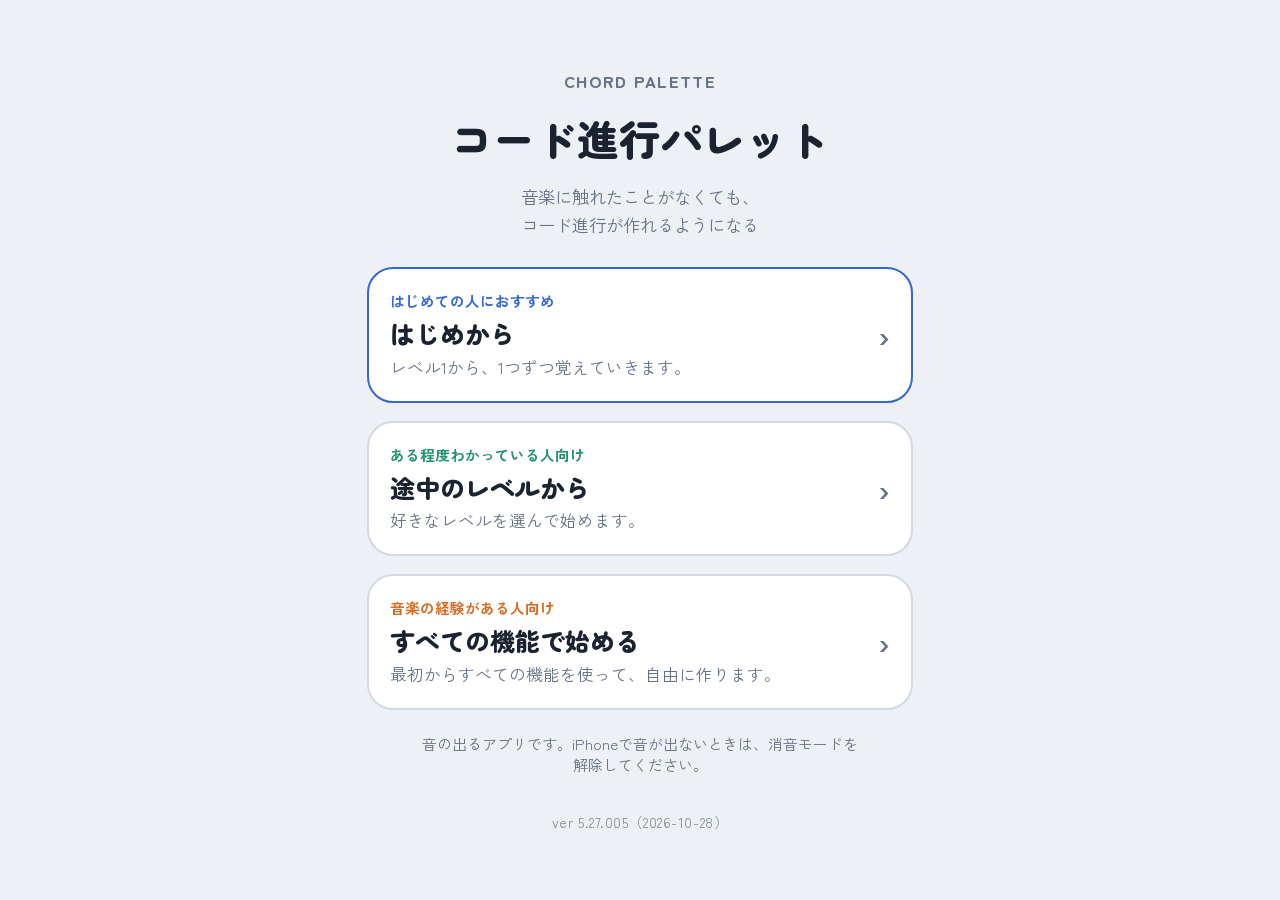
==== index.html @ 513a0e51 "ベータ版は通常版と違う所だけを持つ形に：ベータ版の CSS を beta-src/beta.css に分け、通常版の style.css のあとに読む。同じ名前のファイルで丸ごと差しかえたときは bu" ====
<!doctype html>
<html lang="ja">
<head>
<meta charset="utf-8">
<meta name="viewport" content="width=device-width,initial-scale=1,maximum-scale=1,user-scalable=no,viewport-fit=cover">
<style>body{margin:0}[hidden]{display:none!important}</style>
<title>コード進行パレット</title>
<script>
/* 意図しない拡大（ピンチ・ダブルタップ）を禁止。iPhone の Safari は viewport の user-scalable=no を無視するので、ジェスチャー自体を止める。
   アプリの読み込みが途中で失敗しても効くように、いちばん最初に置く。音を並べる画面の2本指の拡大（07-tracks.js）は自前で touch を見るので、これとは別に動く */
(function(){
  ['gesturestart','gesturechange','gestureend'].forEach(t=>document.addEventListener(t,e=>e.preventDefault(),{passive:false}));
  document.addEventListener('touchmove',e=>{ if(e.touches.length>1 || (e.scale!==undefined && e.scale!==1)) e.preventDefault(); },{passive:false});
  // すばやく2回目に触れたときは拡大させず、その代わりにタップ（クリック）として扱う
  let last=0;
  const tapEnd=e=>{ const now=Date.now(), quick=now-last<350; last=now;
    if(!quick || e.touches.length) return; const t=e.target; if(t.closest && t.closest('input,textarea,select,.proll')) return;
    e.preventDefault(); const c=t.isConnected && t.closest && !t.closest('.slot,.tile') && t.closest('button,a,label,[data-hear],[data-pair],[data-kd],.opt,.tc,.chip,[role=button]'); if(c) c.click(); };
  document.addEventListener('touchend',tapEnd,{passive:false});
  // 触った所が指を離す前に描き直されると（メロディの画面など）、touchend は外れた要素に届き document まで来ない。触った要素にも直接つけて受ける
  document.addEventListener('touchstart',e=>{ const t=e.target; if(t.nodeType!==1) return;
    t.addEventListener('touchend',ev=>{ if(!t.isConnected) tapEnd(ev); },{passive:false,once:true}); },{passive:true,capture:true});
  document.addEventListener('wheel',e=>{ if(e.ctrlKey) e.preventDefault(); },{passive:false});   // PCのトラックパッドのピンチ
})();
</script>
<meta name="claude:viewport-fit-sides" content="cover">
<link rel="preconnect" href="https://fonts.googleapis.com">
<link rel="preconnect" href="https://fonts.gstatic.com" crossorigin>
<link rel="stylesheet" href="https://fonts.googleapis.com/css2?family=Zen+Maru+Gothic:wght@500;700;900&family=Zen+Kaku+Gothic+New:wght@400;500;700&display=swap">
<link rel="stylesheet" href="core/style.css?v=b0200a37">
</head>
<body>

<div class="app" id="app">
  <div class="top">
    <button class="iconbtn" id="menuBtn" aria-label="メニュー" style="position:relative"><span class="protag">PRO</span>
      <svg width="22" height="22" viewBox="0 0 22 22" aria-hidden="true"><path d="M3 6h16M3 11h16M3 16h16" stroke="currentColor" stroke-width="2.2" stroke-linecap="round"/></svg>
    </button>
    <h1>コード進行パレット</h1>
    <div class="badges"><button class="badge" id="keyBadge" aria-label="キーを変える">Key C</button><button class="badge" id="instBadge" aria-label="伴奏を変える">ピアノ</button></div>
  </div>

  <div class="palette" id="palette"></div>

  <div class="slotwrap">
    <div class="slothead"><span><span id="hint" class="nophrase">コードをマスへドラッグ</span></span><span class="right"><button class="moodtip" id="moodTip" hidden><span id="moodTipT">次のレベルへ</span> ›<i id="moodTipX" aria-label="とじる"><svg width="12" height="12" viewBox="0 0 18 18" aria-hidden="true" style="vertical-align:-1px"><path d="M4 4l10 10M14 4L4 14" stroke="currentColor" stroke-width="2.2" stroke-linecap="round"/></svg></i></button><b id="progName"></b></span></div>
    <div class="pages" id="pages"></div>
    <div class="gstrip" id="gstrip" aria-hidden="true"></div>
    <div class="slots" id="slots"></div>
  </div>

  <div class="lane" id="arpLane" role="button" tabindex="0" aria-label="コードの演奏を選ぶ">
    <span class="lanehead"><span id="arpLabel">コード</span> <b id="arpName"></b><svg width="12" height="12" viewBox="0 0 12 12" aria-hidden="true"><path d="M3 4.5l3 3 3-3" fill="none" stroke="currentColor" stroke-width="1.6" stroke-linecap="round"/></svg><span class="mix" data-ch="arp"><button class="mbtn" data-k="m" aria-label="ミュート"><svg width="15" height="15" viewBox="0 0 16 16" aria-hidden="true"><path d="M2.5 6h2.2L8 3.2v9.6L4.7 10H2.5z" fill="currentColor"/><path d="M10.5 6l3.5 4M14 6l-3.5 4" fill="none" stroke="currentColor" stroke-width="1.6" stroke-linecap="round"/></svg></button><button class="mbtn" data-k="s" aria-label="ソロ"><svg width="15" height="15" viewBox="0 0 16 16" aria-hidden="true"><path d="M2.8 10V8.5a5.2 5.2 0 0 1 10.4 0V10" fill="none" stroke="currentColor" stroke-width="1.6" stroke-linecap="round"/><rect x="2" y="9" width="3.2" height="4.6" rx="1.2" fill="currentColor"/><rect x="10.8" y="9" width="3.2" height="4.6" rx="1.2" fill="currentColor"/></svg></button><input type="range" min="0" max="1.5" step="0.05" value="1" aria-label="音量"></span></span>
    <canvas id="arpCv"></canvas>
  </div>
  <div class="lane" id="arp2Lane" role="button" tabindex="0" aria-label="重ねる楽器を選ぶ">
    <span class="lanehead">重ねる楽器 <b id="arp2Name"></b><svg width="12" height="12" viewBox="0 0 12 12" aria-hidden="true"><path d="M3 4.5l3 3 3-3" fill="none" stroke="currentColor" stroke-width="1.6" stroke-linecap="round"/></svg><span class="mix" data-ch="arp2"><button class="mbtn" data-k="m" aria-label="ミュート"><svg width="15" height="15" viewBox="0 0 16 16" aria-hidden="true"><path d="M2.5 6h2.2L8 3.2v9.6L4.7 10H2.5z" fill="currentColor"/><path d="M10.5 6l3.5 4M14 6l-3.5 4" fill="none" stroke="currentColor" stroke-width="1.6" stroke-linecap="round"/></svg></button><button class="mbtn" data-k="s" aria-label="ソロ"><svg width="15" height="15" viewBox="0 0 16 16" aria-hidden="true"><path d="M2.8 10V8.5a5.2 5.2 0 0 1 10.4 0V10" fill="none" stroke="currentColor" stroke-width="1.6" stroke-linecap="round"/><rect x="2" y="9" width="3.2" height="4.6" rx="1.2" fill="currentColor"/><rect x="10.8" y="9" width="3.2" height="4.6" rx="1.2" fill="currentColor"/></svg></button><input type="range" min="0" max="1.5" step="0.05" value="1" aria-label="音量"></span></span>
    <canvas id="arp2Cv"></canvas>
  </div>
  <div class="lane" id="drumLane" role="button" tabindex="0" aria-label="ドラムの演奏を選ぶ">
    <span class="lanehead">ドラム <b id="drumName"></b><svg width="12" height="12" viewBox="0 0 12 12" aria-hidden="true"><path d="M3 4.5l3 3 3-3" fill="none" stroke="currentColor" stroke-width="1.6" stroke-linecap="round"/></svg><span class="mix" data-ch="drum"><button class="mbtn" data-k="m" aria-label="ミュート"><svg width="15" height="15" viewBox="0 0 16 16" aria-hidden="true"><path d="M2.5 6h2.2L8 3.2v9.6L4.7 10H2.5z" fill="currentColor"/><path d="M10.5 6l3.5 4M14 6l-3.5 4" fill="none" stroke="currentColor" stroke-width="1.6" stroke-linecap="round"/></svg></button><button class="mbtn" data-k="s" aria-label="ソロ"><svg width="15" height="15" viewBox="0 0 16 16" aria-hidden="true"><path d="M2.8 10V8.5a5.2 5.2 0 0 1 10.4 0V10" fill="none" stroke="currentColor" stroke-width="1.6" stroke-linecap="round"/><rect x="2" y="9" width="3.2" height="4.6" rx="1.2" fill="currentColor"/><rect x="10.8" y="9" width="3.2" height="4.6" rx="1.2" fill="currentColor"/></svg></button><input type="range" min="0" max="1.5" step="0.05" value="1" aria-label="音量"></span></span>
    <canvas id="drumCv"></canvas>
  </div>
  <div class="lane" id="bassLane" role="button" tabindex="0" aria-label="ベースの演奏を選ぶ">
    <span class="lanehead">ベース <b id="bassName"></b><svg width="12" height="12" viewBox="0 0 12 12" aria-hidden="true"><path d="M3 4.5l3 3 3-3" fill="none" stroke="currentColor" stroke-width="1.6" stroke-linecap="round"/></svg><span class="mix" data-ch="bass"><button class="mbtn" data-k="m" aria-label="ミュート"><svg width="15" height="15" viewBox="0 0 16 16" aria-hidden="true"><path d="M2.5 6h2.2L8 3.2v9.6L4.7 10H2.5z" fill="currentColor"/><path d="M10.5 6l3.5 4M14 6l-3.5 4" fill="none" stroke="currentColor" stroke-width="1.6" stroke-linecap="round"/></svg></button><button class="mbtn" data-k="s" aria-label="ソロ"><svg width="15" height="15" viewBox="0 0 16 16" aria-hidden="true"><path d="M2.8 10V8.5a5.2 5.2 0 0 1 10.4 0V10" fill="none" stroke="currentColor" stroke-width="1.6" stroke-linecap="round"/><rect x="2" y="9" width="3.2" height="4.6" rx="1.2" fill="currentColor"/><rect x="10.8" y="9" width="3.2" height="4.6" rx="1.2" fill="currentColor"/></svg></button><input type="range" min="0" max="1.5" step="0.05" value="1" aria-label="音量"></span></span>
    <canvas id="bassCv"></canvas>
  </div>

  <div class="transport">
    <div class="playrow"><button class="hbtn" id="undoBtn" aria-label="もとに戻す" disabled><svg width="18" height="18" viewBox="0 0 18 18" aria-hidden="true"><path d="M6.5 4L3 7.5 6.5 11" fill="none" stroke="currentColor" stroke-width="1.9" stroke-linecap="round" stroke-linejoin="round"/><path d="M3.5 7.5h7a4 4 0 0 1 0 8H8" fill="none" stroke="currentColor" stroke-width="1.9" stroke-linecap="round"/></svg></button><button class="play" id="play" aria-label="再生"></button><button class="hbtn" id="redoBtn" aria-label="やり直す" disabled><svg style="transform:scaleX(-1)" width="18" height="18" viewBox="0 0 18 18" aria-hidden="true"><path d="M6.5 4L3 7.5 6.5 11" fill="none" stroke="currentColor" stroke-width="1.9" stroke-linecap="round" stroke-linejoin="round"/><path d="M3.5 7.5h7a4 4 0 0 1 0 8H8" fill="none" stroke="currentColor" stroke-width="1.9" stroke-linecap="round"/></svg></button></div>
    <div class="bpm">
      <label for="bpm">テンポ</label>
      <input type="range" id="bpm" min="60" max="180" step="1" value="96">
      <output id="bpmOut">96</output>
    </div>
  </div>
</div>

<div class="modepick" id="modePick" hidden role="dialog" aria-label="タイトル">
  <div class="mpin">
    <p class="mpeye">CHORD PALETTE</p>
    <h2 class="mptitle">コード進行パレット</h2>
    <p class="mpsub">音楽に触れたことがなくても、<br>コード進行が作れるようになる</p>
    <button class="mpcard cont" id="tsCont"><span class="mptx"><small>つづきから</small><b>つづきから</b><span id="tsContSub"></span></span><i>›</i></button>
    <button class="mpcard step" id="tsNew"><span class="mptx"><small>はじめての人におすすめ</small><b>はじめから</b><span id="tsNewSub">レベル1から、1つずつ覚えていきます。</span></span><i>›</i></button>
    <button class="mpcard mid" id="tsMid"><span class="mptx"><small>ある程度わかっている人向け</small><b>途中のレベルから</b><span>好きなレベルを選んで始めます。</span></span><i>›</i></button>
    <div class="tslevels" id="tsLevels" hidden></div>
    <button class="mpcard free" id="tsFree"><span class="mptx"><small>音楽の経験がある人向け</small><b>すべての機能で始める</b><span>最初からすべての機能を使って、自由に作ります。</span></span><i>›</i></button>
    <p class="mpnote">音の出るアプリです。iPhoneで音が出ないときは、消音モードを解除してください。</p>
    <p class="appver">ver 5.27.005（2026-10-28）</p>
  </div>
</div>
<div class="scrim" id="scrim"></div>
<div class="lib" id="lib" hidden role="dialog" aria-label="コード進行ライブラリ">
  <div class="libin">
    <div class="libhead"><h2>コード進行ライブラリ</h2><button class="iconbtn" id="libClose" aria-label="とじる"><svg width="18" height="18" viewBox="0 0 18 18" aria-hidden="true"><path d="M4 4l10 10M14 4L4 14" stroke="currentColor" stroke-width="2" stroke-linecap="round"/></svg></button></div>
    <input type="search" id="libQ" placeholder="名前・雰囲気・数字で探す" autocomplete="off">
    <div class="libcats" id="libCats"></div>
    <div class="libtags" id="libTags"></div>
    <p class="small libnote">再生ボタンで試し聴き、「使う」でマスに入れます（今のマスは置きかわります）。</p>
    <div class="liblist" id="libList"></div>
  </div>
</div>
<div class="tut" id="tut" hidden>
  <div class="tutbar"><div class="tutprog nophrase" id="tutDots"></div><button class="tutrev" id="tutRev"><svg width="15" height="15" viewBox="0 0 16 16" aria-hidden="true"><path d="M2 3.2c2.2-.9 4.2-.6 6 .8 1.8-1.4 3.8-1.7 6-.8v9.6c-2.2-.9-4.2-.6-6 .8-1.8-1.4-3.8-1.7-6-.8z M8 4v9.6" fill="none" stroke="currentColor" stroke-width="1.5" stroke-linejoin="round"/></svg>おさらい</button><button class="tutskip" id="tutSkip">やめる</button><div class="tp-sub nophrase" id="tpSub"></div></div>
  <div class="tutstage" id="tutStage"></div>
  <div class="tutnav"><button class="tutbtn alt" id="tutBack">もどる</button><button class="tutbtn" id="tutNext">つぎへ</button></div>
  <div class="revwrap" id="revWrap" hidden><button class="revscrim" id="revScrim" aria-label="おさらいをとじる"></button>
    <div class="revpanel" role="dialog" aria-label="おさらい"><div class="revhead"><b>おさらい</b><button id="revClose" aria-label="とじる"><svg width="14" height="14" viewBox="0 0 14 14" aria-hidden="true"><path d="M3 3l8 8M11 3l-8 8" stroke="currentColor" stroke-width="2" stroke-linecap="round"/></svg></button></div>
      <p class="revsub">このページに出てくる、前に説明した言葉です。コードはタップすると鳴ります。</p><div class="revlist" id="revList"></div><i class="revgrip"></i></div></div>
</div>
<div class="modalpop" id="moodPop" hidden><div class="popcard" role="dialog" aria-label="次のレベルの案内">
  <div class="popchips" id="moodPopChips"></div>
  <div class="popeyebrow" id="moodPopEye">NEXT</div>
  <h2 id="moodPopTitle"></h2>
  <p id="moodPopText"></p>
  <div class="popbtns"><button class="alt" id="moodPopLater">あとで</button><button id="moodPopGo">はじめる</button></div>
</div></div>
<div class="toast" id="toast" hidden></div>
<button class="updbar" id="updBar" hidden>新しいバージョンがあります　タップで更新</button>
<div class="coach" id="coach" hidden><svg class="dim" aria-hidden="true"><defs><mask id="coachMask"><rect width="100%" height="100%" fill="#fff"/><g id="coachHoles"></g></mask></defs><rect width="100%" height="100%" fill="rgba(8,12,20,.55)" mask="url(#coachMask)"/></svg><div class="bubble" id="coachBubble"><p id="coachText"></p><div class="bbtns" id="coachBtns"></div></div></div>

<aside class="drawer" id="drawer" aria-label="設定">
  <h2>設定 <button class="iconbtn" id="closeDrawer" aria-label="とじる"><svg width="18" height="18" viewBox="0 0 18 18" aria-hidden="true"><path d="M4 4l10 10M14 4L4 14" stroke="currentColor" stroke-width="2" stroke-linecap="round"/></svg></button></h2>
  <div class="sec"><h3>レベル <small id="lvCount" style="color:var(--muted);font-weight:400"></small></h3>
    <button class="lvnext" id="lvNext"></button>
    <details class="acc" id="lvAcc" style="margin-top:8px"><summary><span>レベル一覧（クリアしたレベルは見返せます）</span><svg width="12" height="12" viewBox="0 0 12 12" aria-hidden="true"><path d="M3 4.5l3 3 3-3" fill="none" stroke="currentColor" stroke-width="1.6" stroke-linecap="round"/></svg></summary><div class="acclist" id="levelList"></div></details>
    <button class="chip" id="toTitle" style="align-self:flex-start">タイトル画面へ</button></div>
  <div class="sec"><h3>キー</h3><div class="keys" id="keyChips"></div></div>
  <div class="sec"><h3>小節数</h3><div class="chips" id="barChips"></div></div>
  <div class="sec" id="lenSec"><h3>コードの切り替え（1マスの長さ）</h3><div class="chips" id="lenChips"></div>
    <p class="small" id="lenNote"></p></div>
  <div class="sec"><h3>コードの表示</h3><div class="chips" id="labelChips"></div>
    <h3 style="margin-top:12px">数字の書き方</h3><div class="chips" id="numChips"></div></div>
  <div class="sec"><h3>進行ガイド</h3><div class="chips" id="guideChips"></div>
    <p class="small">マスの上に、役割の流れ（T・S・D）と、お手本どおりかを表示します。</p></div>
  <div class="sec"><h3>色の意味</h3>
    <div class="legend">
      <span class="T"><b>T</b>トニック：落ち着く・帰ってくる場所</span>
      <span class="S"><b>S</b>サブドミナント：広がる・動き出す</span>
      <span class="D"><b>D</b>ドミナント：緊張してTに戻りたくなる</span>
    </div>
    <p class="small" style="margin:6px 0 0">右上の ( ) は「ときどきその役割にもなる」という意味です。</p>
  </div>
  <div class="sec"><h3>コード進行ライブラリ</h3><button class="chip main" id="libOpen">有名な進行から探す</button><p class="small" style="margin:6px 0 0">定番の進行を、名前や雰囲気で探して使えます。レベルが上がると増えます。</p></div>
  <div class="sec"><h3>PRO</h3><div class="chips" id="proChips"></div>
    <p class="small">パレットにないコード（sus4・分数コードなど）を作れます。置いたコードを2回タップすると開きます。<br>伴奏の帯をタップすると「トラック」の画面が開き、演奏・楽器・音量などを細かく変えられます。</p></div>
  <p class="small" id="accNote">伴奏の帯をタップすると、伴奏スタイルと楽器・ドラムの音・ベースを選べます。</p>
  <p class="small">iPhoneで音が出ないときは、消音モードを解除してください。</p>
  <div class="sec"><h3>曲を書き出す</h3>
    <div class="chips"><button class="chip" id="expAudio">音声ファイル</button><button class="chip" id="expMidi">MIDIファイル</button><button class="chip" id="shareNow">共有リンク</button></div>
    <p class="small" style="margin:6px 0 0" id="expNote">音声ファイルは、1周再生しながら録音します。共有リンクを開いた人の進み具合や設定は変わりません。</p>
    <div id="shareBox"></div></div>
  <div class="sec"><h3>セーブデータ</h3>
    <div class="chips"><button class="chip main" id="saveExport">セーブデータを保存</button><button class="chip" id="saveImport">セーブデータを読み込む</button></div>
    <input type="file" id="saveFile" accept=".json,application/json" hidden>
    <p class="small" style="margin:6px 0 0">進み具合・曲・設定を、まるごと1つのファイルに保存します。別の端末でも読み込めます。</p>
    <details class="acc" id="songAcc" style="margin-top:8px" hidden><summary><span>保存した進行</span><svg width="12" height="12" viewBox="0 0 12 12" aria-hidden="true"><path d="M3 4.5l3 3 3-3" fill="none" stroke="currentColor" stroke-width="1.6" stroke-linecap="round"/></svg></summary><div class="songlist" id="songList"></div></details></div>
  <div class="sec"><h3>リセット</h3>
    <div class="chips"><button class="chip" id="resetSlots">マスを空にする</button><button class="chip" id="resetAll">設定もぜんぶ最初に戻す</button></div>
    <p class="small" style="margin:0">セーブデータとマイ演奏は消えません。</p></div>
  <p class="appver">ver 5.27.005（2026-10-28）</p>
</aside>

<div class="sheet" id="varSheet" role="dialog" aria-label="コードのバリエーション">
  <h2><span id="varTitle">バリエーション</span><button class="iconbtn" id="closeVar" aria-label="とじる"><svg width="18" height="18" viewBox="0 0 18 18" aria-hidden="true"><path d="M4 4l10 10M14 4L4 14" stroke="currentColor" stroke-width="2" stroke-linecap="round"/></svg></button></h2>
  <div class="varopts" id="varOpts"></div>
  <div id="varWheels" hidden><div class="varnow" id="varNow"></div>
    <div class="varcols"><div class="edcol"><h3>響き</h3><div class="wheel"><div class="edlist" id="varKind"></div></div></div>
      <div class="edcol"><h3>ベース（いちばん低い音）</h3><div class="wheel"><div class="edlist" id="varBassW"></div></div></div></div></div>
  <p class="pnote">タップすると響きを試せます。右上の文字は役割（T・S・D）です。</p>
</div>
<div class="sheet" id="edSheet" role="dialog" aria-label="コードを編集">
  <h2><span id="edTitle"></span><button class="iconbtn" id="closeEd" aria-label="とじる"><svg width="18" height="18" viewBox="0 0 18 18" aria-hidden="true"><path d="M4 4l10 10M14 4L4 14" stroke="currentColor" stroke-width="2" stroke-linecap="round"/></svg></button></h2>
  <div class="edtabs" id="edTabs"></div>
  <div class="edhead"><span class="edname" id="edName"></span><span class="edsub" id="edSub"></span>
    <button class="chip" id="edPlay">試し弾き</button><button class="chip" id="edReset">もとに戻す</button></div>
  <div class="sheetsec"><h3>コードを変える拍（いくつでも）</h3><div class="chips" id="edBeat"></div></div>
  <div class="sheetsec" id="edAntSec"><h3>このコードに入るタイミング（食い・後ろ倒し）</h3><div class="chips" id="edAnt"></div></div>
  <div class="edcols">
    <div class="edcol"><h3>ルート</h3><div class="wheel"><div class="edlist" id="edRoot"></div></div></div>
    <div class="edcol"><h3>種類</h3><div class="wheel"><div class="edlist" id="edQual"></div></div></div>
    <div class="edcol"><h3>追加の音</h3><div class="wheel"><div class="edlist" id="edExt"></div></div></div>
    <div class="edcol"><h3>ベース</h3><div class="wheel"><div class="edlist" id="edBass"></div></div></div>
  </div>
</div>
<div class="sheet" id="patSheet" role="dialog" aria-label="演奏を編集">
  <h2><span id="patTitle"></span><button class="iconbtn" id="closePat" aria-label="とじる"><svg width="18" height="18" viewBox="0 0 18 18" aria-hidden="true"><path d="M4 4l10 10M14 4L4 14" stroke="currentColor" stroke-width="2" stroke-linecap="round"/></svg></button></h2>
  <div class="prow" style="margin-bottom:10px"><input id="patName" class="pname" maxlength="16" aria-label="演奏の名前"><button class="chip hb" id="patUndo" aria-label="もとに戻す" disabled><svg width="18" height="18" viewBox="0 0 18 18" aria-hidden="true"><path d="M6.5 4L3 7.5 6.5 11" fill="none" stroke="currentColor" stroke-width="1.9" stroke-linecap="round" stroke-linejoin="round"/><path d="M3.5 7.5h7a4 4 0 0 1 0 8H8" fill="none" stroke="currentColor" stroke-width="1.9" stroke-linecap="round"/></svg></button><button class="chip hb" id="patRedo" aria-label="やり直す" disabled><svg style="transform:scaleX(-1)" width="18" height="18" viewBox="0 0 18 18" aria-hidden="true"><path d="M6.5 4L3 7.5 6.5 11" fill="none" stroke="currentColor" stroke-width="1.9" stroke-linecap="round" stroke-linejoin="round"/><path d="M3.5 7.5h7a4 4 0 0 1 0 8H8" fill="none" stroke="currentColor" stroke-width="1.9" stroke-linecap="round"/></svg></button><button class="chip" id="patNew">＋ 新規</button><button class="chip" id="patDup">複製</button></div>
  <p class="pnote" id="patHelp"></p>
  <div class="pgrid" id="patGrid"></div>
  <div class="prow" style="margin:8px 0 6px"><button class="chip main" id="patPlay">再生／停止</button></div>
  <div class="sheetsec"><h3 id="patOptTitle"></h3><div class="chips" id="patOptChips"></div>
    <details class="acc" id="patMoreAcc" style="margin-top:12px"><summary><span>細かい設定（リズム・タイミングなど）</span><svg width="12" height="12" viewBox="0 0 12 12" aria-hidden="true"><path d="M3 4.5l3 3 3-3" fill="none" stroke="currentColor" stroke-width="1.6" stroke-linecap="round"/></svg></summary><div id="patOptMore"></div></details></div>
  <div class="prow"><button class="chip" id="patClear">ぜんぶ削除</button><button class="chip" id="patDel">この演奏を削除</button></div>
</div>
<div class="sheet" id="sheet" role="dialog" aria-label="演奏を選ぶ">
  <h2><span id="sheetTitle"></span><button class="iconbtn" id="closeSheet" aria-label="とじる"><svg width="18" height="18" viewBox="0 0 18 18" aria-hidden="true"><path d="M4 4l10 10M14 4L4 14" stroke="currentColor" stroke-width="2" stroke-linecap="round"/></svg></button></h2>
  <div class="proedit"><button class="chip" id="patEditBtn">演奏を編集</button><button class="chip" id="patNewBtn">＋ 新しく作る</button><small id="patHint"></small></div>
  <h3 class="sheeth3">演奏</h3>
  <div class="opts" id="opts"></div>
  <div class="sheetsec" id="keepSec" hidden style="margin-top:14px"><h3>伴奏スタイルを変えたとき</h3><div id="keepChips"></div></div>
  <div class="sheetsec" style="margin-top:16px"><h3 id="soundTitle"></h3><div class="chips" id="soundChips"></div></div>
  <div class="sheetsec" id="rangeSec" hidden><h3 id="rangeTitle">音域</h3>
    <p class="small" style="margin:0 0 6px">和音を弾く高さの範囲を選びます。</p>
    <div class="rangerow" id="rhRow"><b id="rhLab">右手</b><input type="range" id="rhKb" step="1"><output id="rhOut"></output><button class="chip" id="rhReset">標準</button></div>
    <div class="rangerow" id="lhRow"><b>左手</b><input type="range" id="lhKb" step="1"><output id="lhOut"></output><button class="chip" id="lhReset">標準</button></div></div>
  <div class="sheetsec" id="wideSec" hidden><h3>左右の広がり</h3><div class="chips" id="wideChips"></div><p class="small" style="margin:6px 0 0">音を左右に振り分けて、広がりのある響きにします。</p></div>
  <div class="sheetsec" id="part2Sec" hidden><h3>重ねる楽器</h3><div class="chips" id="p2Pat"></div><div id="p2InstWrap" hidden><h3 style="margin-top:12px">楽器</h3><div class="chips" id="p2Inst"></div></div></div>
  <div class="sheetsec" id="kitSec" hidden><h3>ドラムの音</h3><div class="chips" id="kitChips2"></div></div>
  <div class="sheetsec" id="fillSec"><h3>フィルイン（4小節ごとにおかずとシンバル）</h3><div class="chips" id="fillChips"></div><h3>ベース</h3><div class="chips" id="bassSndChips"></div></div>
</div>

<script src="core/js/01-music.js?v=28c1b060"></script>
<script src="core/js/02-mypattern.js?v=146890c2"></script>
<script src="core/js/03-ui.js?v=aeaad950"></script>
<script src="core/js/04-audio.js?v=c921eae4"></script>
<script src="core/js/05-tutorial.js?v=38c32b8c"></script>
<script src="core/js/06-save.js?v=3127f7e9"></script>
<script src="core/js/07-tracks.js?v=ca8d3c38"></script>
<script src="core/js/09-phrase.js?v=892bcec2"></script>
<script src="core/js/10-pated.js?v=c9de733f"></script>
<script src="core/js/12-songs.js?v=92349446"></script>
</body>
</html>
---- core/style.css ----
/* Layout: one fixed phone screen — top bar, chord palette (4×2), bar slots, two DAW-style lanes (drums / arpeggio), transport. Settings live in a left drawer; pattern pickers in a bottom sheet. */
:root{
  --bg:#EDF0F5; --surface:#FFFFFF; --ink:#1B2230; --muted:#677285; --line:#D3D9E3; --lane:#E3E8EF;
  --t:#3567D6; --s:#24946A; --d:#DA6A22;
  --display:"Zen Maru Gothic","Hiragino Maru Gothic ProN","Rounded Mplus 1c",sans-serif;
  --body:"Zen Kaku Gothic New","Hiragino Sans","Noto Sans JP",sans-serif;
  --gap:8px; --warn:#E3A82B; --warnText:#A86F00;
}
@media (prefers-color-scheme: dark){:root:not([data-theme="light"]){
  --bg:#11151C; --surface:#1A202A; --ink:#E8ECF3; --muted:#8C97AA; --line:#2B3441; --lane:#161B23;
  --t:#7EA4FF; --s:#5BCB97; --d:#FF9C5B; --warn:#F2C14E; --warnText:#F2C14E; color-scheme:dark}}
:root[data-theme="dark"]{
  --bg:#11151C; --surface:#1A202A; --ink:#E8ECF3; --muted:#8C97AA; --line:#2B3441; --lane:#161B23;
  --t:#7EA4FF; --s:#5BCB97; --d:#FF9C5B; --warn:#F2C14E; --warnText:#F2C14E; color-scheme:dark}
*{box-sizing:border-box}
[hidden]{display:none!important}
html,body{height:100%;overflow:hidden;overscroll-behavior:none;background:var(--bg)}
html{touch-action:pan-x pan-y}
/* ダブルタップでの拡大を止める（スクロールはできる）。スライダーとドラッグする所は個別に none */
body,body *{touch-action:pan-x pan-y}
input[type=range]{touch-action:none}
/* iPhone は16pxより小さい入力欄を触ると自動で拡大するので、入力欄はすべて16px以上に */
input,select,textarea{font-size:16px}   /* ピンチズーム・ダブルタップズームを止める */
body{color:var(--ink);font-family:var(--body);-webkit-tap-highlight-color:transparent;
  padding-left:max(12px,env(safe-area-inset-left,0px));padding-right:max(12px,env(safe-area-inset-right,0px));padding-block:6px 10px}
button{font:inherit;color:inherit}
.app{height:100%;max-width:520px;margin:0 auto;display:grid;gap:10px;
  grid-template-rows:auto minmax(0,1fr);grid-auto-rows:auto;grid-template-columns:minmax(0,1fr)}
.app>*{min-width:0}

/* top bar */
.top{display:flex;align-items:center;gap:10px;height:40px}
.iconbtn{width:40px;height:40px;border-radius:12px;border:0;background:transparent;display:grid;place-items:center;cursor:pointer;flex:none}
.iconbtn:focus-visible,.chip:focus-visible,.lane:focus-visible,.play:focus-visible{outline:2px solid var(--t);outline-offset:2px}
h1{font-family:var(--display);font-weight:900;font-size:1.05rem;margin:0;white-space:nowrap}
.badges{margin-left:auto;display:flex;gap:6px;min-width:0;overflow:hidden}
.badges .badge{min-width:0;overflow:hidden;text-overflow:ellipsis}
h1{flex:none}
#keyBadge{flex:none}
.badge{font-size:.72rem;color:var(--muted);border:1px solid var(--line);border-radius:999px;padding:3px 9px;white-space:nowrap;background:var(--surface)}

/* palette */
.palette{display:grid;grid-template-columns:repeat(3,minmax(0,auto));grid-template-rows:repeat(3,minmax(0,min(26vw,150px)));justify-content:center;align-content:center;gap:var(--gap) 10px;min-height:0}
.palette .tile{height:min(100%,26vw,150px);aspect-ratio:1/.88;align-self:center;justify-self:center}   /* パレットを大きめに（横幅いっぱいまで） */
.palette .tile:nth-child(7){grid-column:2}
.tile{--fn:var(--t);position:relative;border-radius:16px;border:2px solid color-mix(in srgb,var(--fn) 40%,var(--line));
  background:color-mix(in srgb,var(--fn) 10%,var(--surface));display:flex;align-items:center;justify-content:center;
  touch-action:none;user-select:none;-webkit-user-select:none;cursor:grab;container-type:size;min-height:0;transition:transform .12s,box-shadow .12s}
.tile.S,.slot.S,.ghost.S{--fn:var(--s)}
.slot.X,.ghost.X{--fn:var(--muted)}
.page i.X{background:color-mix(in srgb,var(--muted) 28%,var(--surface))}.tile.D,.slot.D,.ghost.D{--fn:var(--d)}
.tile.sel{box-shadow:0 0 0 2px var(--bg),0 0 0 5px var(--fn)}
.tile:active{transform:scale(.95)}
.name{font-family:var(--display);font-weight:900;font-size:clamp(.7rem,36cqmin,2.1rem);line-height:1;margin-top:min(10cqh,12px);letter-spacing:-.02em;white-space:nowrap}
.name sup{font-size:.5em;vertical-align:.85em;margin-left:1px}
.deg{position:absolute;top:min(4px,3cqh);left:min(8px,6cqw);font-family:var(--display);font-weight:900;font-size:clamp(.5rem,16cqh,.8rem);line-height:1.1;color:var(--fn)}
.deg sup,.slot .dg sup{font-size:.6em;vertical-align:.7em}
.leg{width:0;min-width:100%;align-self:stretch;height:100%;min-height:0;container-type:size;display:flex;flex-direction:column;justify-content:center;gap:min(6px,2cqh);overflow:hidden;line-height:1.2;color:var(--muted)}
.leg span{display:flex;gap:.35em;align-items:baseline;font-size:min(.72rem,12cqh,10cqw);white-space:nowrap}
.leg b{font-family:var(--display);font-weight:900;font-size:1.1em;flex:none}   /* 凡例：段の高さに合わせて文字を小さくし、タイルや下の行にはみ出さない */
.leg .T b{color:var(--t)}.leg .S b{color:var(--s)}.leg .D b{color:var(--d)}
.legL{grid-column:1;grid-row:3}.legR{grid-column:3;grid-row:3}
.fn{position:absolute;top:min(5px,4cqh);right:min(8px,6cqw);font-family:var(--display);font-weight:900;font-size:clamp(.45rem,13cqh,.64rem);line-height:1.1;color:var(--fn)}
.fn small{font-size:.85em;color:var(--s);margin-left:1px}
.tile.dual{border-color:color-mix(in srgb,var(--t) 40%,var(--line));
  background:linear-gradient(135deg,color-mix(in srgb,var(--d) 12%,var(--surface)) 0 50%,color-mix(in srgb,var(--t) 10%,var(--surface)) 50% 100%)}
.slot .rl{position:absolute;bottom:3px;right:6px;font-family:var(--display);font-weight:900;font-size:.62rem;color:var(--fn)}
.slot:not(.filled) .rl,.slot.split .rl{display:none}
.slot .cell i b{color:var(--fn);margin-left:2px}
.helper{border:1.5px dashed var(--line);border-radius:16px;display:flex;align-items:center;justify-content:center;text-align:center;
  font-size:.66rem;line-height:1.45;color:var(--muted);padding:6px;min-height:0;overflow:hidden}

/* slots */
.slotwrap{display:flex;flex-direction:column;gap:4px;min-height:0}
.slothead{display:flex;justify-content:space-between;align-items:center;gap:8px;font-size:.72rem;color:var(--muted);min-height:16px;line-height:16px}
.slothead .right{display:flex;align-items:center;gap:8px;min-width:0;flex:none}
#hint.guide{color:var(--ink);font-weight:700;font-family:var(--display)}
.slot.warn{box-shadow:0 0 0 2px var(--bg),0 0 0 4px var(--warn)}
#hint{min-width:0;overflow:hidden;text-overflow:ellipsis;white-space:nowrap;flex:0 1 auto}
#progName{white-space:nowrap;overflow:hidden;text-overflow:ellipsis;min-width:0}
.slothead .right{min-width:0;flex-shrink:1}
.proedit{display:none;margin:0 auto 12px;max-width:520px}
body.pro .proedit{display:flex;gap:8px;align-items:center}
.proedit .chip{background:var(--ink);color:var(--bg);border-color:var(--ink);white-space:nowrap;flex:none}
.proedit small{font-size:.7rem;color:var(--muted);line-height:1.4}
.pgrid{display:block;max-width:560px;margin:0 auto 12px;--rh:26px}
.prwrap{display:flex;gap:4px}
.kbrow{margin:8px 0 12px}.kbhead{display:flex;align-items:center;gap:10px;font-size:.85rem;margin:0 0 6px}.kbhead span{flex:1;color:var(--muted);font-variant-numeric:tabular-nums}.kbhead .chip{padding:4px 12px}
.kbr{position:relative;overflow-x:auto;overflow-y:hidden;-webkit-overflow-scrolling:touch;border-radius:6px;border:1.5px solid var(--line);touch-action:pan-x}
.kbr .keys{display:flex;height:64px;width:max-content}
.kbr i{display:block;width:13px;flex:none;border-right:1px solid var(--line);background:#fff;position:relative;cursor:pointer}
.kbr i.bk{background:#3a3f4a;height:62%}
.kbr i.on{background:color-mix(in srgb,var(--t) 55%,#fff)}.kbr i.bk.on{background:color-mix(in srgb,var(--t) 70%,#000)}
.kbr i.lo{box-shadow:inset 0 -5px 0 var(--d)}
.kbr i em{position:absolute;bottom:2px;left:0;right:0;text-align:center;font-style:normal;font-size:.5rem;color:var(--muted);pointer-events:none}
.rangerow{display:flex;align-items:center;gap:10px;font-size:.85rem;font-weight:700;margin:6px 0}.rangerow .chip{padding:4px 10px;font-size:.75rem}.rangerow output{min-width:6.5em!important}.rangerow input{flex:1}.rangerow output{min-width:3.4em;text-align:right;font-variant-numeric:tabular-nums;color:var(--muted);font-weight:500}
.scenebar{margin:0 0 10px}.scenebar .small{margin:6px 0 0}
.prlabs{display:flex;flex-direction:column;width:64px;flex:none}
.prlabs span{height:var(--rh);display:flex;align-items:center;font-size:.6rem;color:var(--muted);font-weight:700;white-space:nowrap;overflow:hidden}
.proll{--cols:16;position:relative;flex:1;min-width:0;height:calc(var(--rows) * var(--rh));border-radius:6px;touch-action:none;user-select:none;-webkit-user-select:none;-webkit-touch-callout:none;cursor:crosshair;
  background:
    repeating-linear-gradient(90deg,color-mix(in srgb,var(--ink) 30%,transparent) 0 1.5px,transparent 1.5px calc(100% / var(--cols) * 4)),
    repeating-linear-gradient(90deg,var(--line) 0 1px,transparent 1px calc(100% / var(--cols))),
    repeating-linear-gradient(180deg,transparent 0 calc(var(--rh) - 1px),var(--line) calc(var(--rh) - 1px) var(--rh)),
    var(--lane)}
.prnotes{position:absolute;inset:0;pointer-events:none}
.prn{position:absolute;height:calc(var(--rh) - 5px);margin-top:2px;border-radius:4px;box-sizing:border-box;border:1.5px solid var(--t);
  background:color-mix(in srgb,var(--t) calc(25% + var(--v) * 60%),var(--surface));overflow:hidden;
  box-shadow:inset -4px 0 0 -2px color-mix(in srgb,var(--ink) 55%,transparent)}
.prn.dn::after{content:'';position:absolute;right:5px;bottom:3px;width:0;height:0;border:5px solid transparent;border-top:7px solid var(--ink);border-bottom:0}   /* 刺繍音の印（下向きの三角） */
.prn.nu::after{content:'';position:absolute;right:5px;bottom:3px;width:0;height:0;border:5px solid transparent;border-bottom:7px solid var(--ink);border-top:0}   /* 上の刺繍音の印（右下に上向きの三角） */
.prn.orn{border-style:dashed}   /* 飾り（元の音へ戻る刺繍・装飾音・トリル）は点線のふち */
.prn.up::after{content:'';position:absolute;right:5px;top:3px;width:0;height:0;border:5px solid transparent;border-bottom:7px solid var(--ink);border-top:0}   /* 上へ転回の印（上向きの三角） */
.prn.scoop::before{content:'';position:absolute;left:4px;bottom:4px;width:9px;height:2.5px;background:var(--ink);transform:rotate(-40deg);border-radius:1px}   /* しゃくりの印（左下からずり上がる線） */
.prn.nx,.prn.nt{border-style:dotted;border-width:2.5px}   /* 次のコードへつなぐ音・次のコードの上の音を先に弾く音（点線） */
.prn.cond{background-image:repeating-linear-gradient(135deg,transparent 0 4px,rgba(255,255,255,.45) 4px 6px)}   /* 鳴らす小節が決まっている音（しま模様） */
.prn.ocd::before,.prn.ocu::before{position:absolute;left:4px;top:50%;transform:translateY(-50%);font-size:9px;line-height:1;font-weight:700;color:var(--ink)}.prn.ocd::before{content:'↓'}.prn.ocu::before{content:'↑'}   /* 1オクターブ下・上の印 */
.prn.fall::after{content:'';position:absolute;right:4px;top:35%;width:12px;height:2.5px;background:var(--ink);transform:rotate(40deg);border-radius:1px}   /* フォールの印（右下へ下がる線） */
.prn b{position:absolute;left:2px;bottom:2px;width:3px;border-radius:2px;background:var(--ink);opacity:.7;max-height:calc(100% - 4px)}
.prn.dr{border-color:var(--ink);background:color-mix(in srgb,var(--ink) calc(20% + var(--v) * 75%),var(--surface));box-shadow:none;margin-left:1px;width:calc(100% / var(--cols) - 2px)!important}
.prn.dr b{display:none}
.prn.sel{outline:2px solid var(--d);outline-offset:1px}
.prrect{position:absolute;border:1.5px dashed var(--d);background:color-mix(in srgb,var(--d) 14%,transparent);border-radius:4px;pointer-events:none;z-index:1}   /* 囲んで選ぶ範囲 */
.prmode{display:flex;flex-wrap:wrap;gap:6px;align-items:center;margin:0 0 8px}
.prmode .sep{flex:1}
.prn.sl::after{content:'';position:absolute;left:0;top:0;bottom:0;width:9px;background:linear-gradient(to top right,transparent 48%,var(--ink) 50%,transparent 60%);opacity:.8}
.prvel{position:absolute;width:110px;text-align:center;background:var(--ink);color:var(--bg);font-size:.72rem;font-weight:700;border-radius:999px;padding:4px 0;pointer-events:none;z-index:2}
.pname{flex:1;min-width:0;font:inherit;font-weight:700;font-size:16px;padding:7px 12px;border-radius:999px;border:1.5px solid var(--line);background:var(--bg);color:var(--ink)}
.pnote{max-width:520px;margin:0 auto 10px;font-size:.72rem;color:var(--muted);line-height:1.5}
.prow{max-width:520px;margin:0 auto;display:flex;gap:8px;flex-wrap:wrap}
.edtabs{display:grid;grid-template-columns:repeat(auto-fit,minmax(64px,1fr));gap:6px;max-width:520px;margin:0 auto 12px}
.edtab{border:1.5px solid var(--line);background:var(--surface);border-radius:10px;padding:6px 2px;cursor:pointer;display:flex;flex-direction:column;align-items:center;gap:2px;min-width:0}
.edtab.sub{border-style:dashed}
.edtab small{font-size:.6rem;color:var(--muted)}
.edtab b{font-family:var(--display);font-size:.9rem;white-space:nowrap;overflow:hidden;text-overflow:ellipsis;max-width:100%}
.edtab[aria-pressed="true"]{border-color:var(--ink);box-shadow:inset 0 0 0 1px var(--ink)}
.slothead b{font-family:var(--display);color:var(--ink)}
.slots{display:grid;grid-template-columns:repeat(4,1fr);gap:var(--gap)}
.slots .slot{aspect-ratio:1/1.05;max-height:15vh}
/* タブレット・PC：マスは横いっぱい・高さ控えめ、再生ボタンとテンポは横並びにしてパレットを大きく */
@media (min-width:480px){
  .slots .slot{aspect-ratio:auto;height:min(13vh,120px);max-height:none}
  .app>.transport{flex-direction:row;gap:18px}
  .app>.transport .bpm{flex:1}
}
/* PC など横長の画面：左にパレット、右にマス・パターン・再生 */
@media (min-width:820px) and (min-aspect-ratio:5/4){
  .app{max-width:1060px;grid-template-columns:minmax(0,1fr) minmax(0,1fr);grid-template-rows:auto minmax(0,1fr) auto auto auto auto auto minmax(0,1fr);column-gap:32px}
  .app>.top{grid-column:1/-1}
  .app>.palette{grid-column:1;grid-row:2/-1;grid-template-rows:repeat(3,minmax(0,min(24vh,150px,9.5vw)))}
  .app>.palette .tile{height:min(100%,24vh,150px,9.5vw)}
  .app>.slotwrap{grid-column:2;grid-row:2;align-self:end}
  .app>#arpLane{grid-column:2;grid-row:3}.app>#arp2Lane{grid-column:2;grid-row:4}.app>#drumLane{grid-column:2;grid-row:5}.app>#bassLane{grid-column:2;grid-row:6}
  .app>.transport{grid-column:2;grid-row:7}
  .slots .slot{height:min(18vh,130px)}
  .transport{margin-top:6px}
}
/* 横向きのスマホなど高さが低いとき：マスを上の行に重ねない（右の列は上から順に並べる） */
@media (min-width:820px) and (min-aspect-ratio:5/4) and (max-height:560px){ .app{grid-template-rows:auto auto auto auto auto auto auto minmax(0,1fr)} .app>.slotwrap{align-self:start} }
.slot{--fn:var(--line);position:relative;border-radius:12px;border:2px dashed var(--line);display:flex;flex-direction:column;align-items:center;justify-content:center;
  touch-action:none;user-select:none;-webkit-user-select:none;overflow:hidden;container-type:size;min-height:0}
.slot .n{font-family:var(--display);font-weight:900;font-size:clamp(.9rem,30cqmin,1.6rem);line-height:1;white-space:nowrap}
.slot .n sup{font-size:.5em;vertical-align:.85em}
.slot .dg{font-family:var(--display);font-weight:900;font-size:.78rem;color:var(--fn);margin-top:3px}
.slot .num{position:absolute;top:3px;left:7px;font-size:.6rem;color:var(--muted);font-variant-numeric:tabular-nums}
.slot.filled{border-style:solid;border-color:color-mix(in srgb,var(--fn) 45%,var(--line));background:color-mix(in srgb,var(--fn) 12%,var(--surface))}
.slot.T{--fn:var(--t)}
.slot.ready{border-color:color-mix(in srgb,var(--ink) 50%,var(--line))}
.slot.over{border-color:var(--ink);border-style:solid}
.slot.now{box-shadow:inset 0 0 0 2px var(--ink)}
.slot .x{position:absolute;top:0;right:0;width:26px;height:26px;border:0;background:transparent;color:var(--muted);font-size:.9rem;padding:0;cursor:pointer}
.slot:not(.filled) .x{display:none}
.protag{display:none;position:absolute;right:-6px;bottom:-2px;font-size:.5rem;line-height:1;font-weight:700;letter-spacing:.06em;color:var(--bg);background:var(--ink);border-radius:999px;padding:2px 7px}
body.pro .protag{display:inline-block}
.edhead{max-width:520px;margin:0 auto 12px;display:flex;align-items:center;gap:10px;flex-wrap:wrap}
.exrow{display:flex;align-items:center;justify-content:center;gap:12px;margin:10px 0}.exrow>span{font-weight:700}.exrow .listen{margin:0}
.liblock{margin:16px 2px 0;color:var(--muted)}
.gpick{display:block!important}.gtabs{margin-bottom:8px}.gtabs .chip{font-size:.78rem;padding:5px 11px;min-height:0}
.chiphead{flex-basis:100%;font-size:.72rem;font-weight:700;color:var(--muted);margin:8px 0 -2px;letter-spacing:.04em}
.chiphead:first-child{margin-top:0}
.libalias{font-style:normal;font-weight:400;font-size:.8em;opacity:.65}
.edname{font-family:var(--display);font-weight:900;font-size:2rem;line-height:1;min-width:0;margin-right:auto}
.edname sup{font-size:.5em;vertical-align:.8em}
.edsub{font-size:.8rem;color:var(--muted);font-weight:700}
.edcols{display:grid;grid-template-columns:repeat(4,minmax(0,1fr));gap:6px;max-width:520px;margin:0 auto}
.edcol{display:flex;flex-direction:column;gap:6px;min-width:0}
.edcol h3{text-align:center}
/* スロット式ホイール：中央の帯に来たものが選ばれる */
.wheel{--ih:40px;position:relative;height:calc(var(--ih)*5);border:1px solid var(--line);border-radius:12px;background:var(--bg);overflow:hidden}
.wheel::before{content:"";position:absolute;left:4px;right:4px;top:calc(var(--ih)*2);height:var(--ih);border-radius:8px;background:var(--ink);pointer-events:none}
.wheel::after{content:"";position:absolute;inset:0;pointer-events:none;z-index:2;
  background:linear-gradient(var(--bg),transparent 32%,transparent 68%,var(--bg))}
.edlist{position:relative;z-index:1;height:100%;overflow-y:auto;overscroll-behavior:contain;scroll-snap-type:y mandatory;
  padding-block:calc(var(--ih)*2);scrollbar-width:none;display:flex;flex-direction:column}
.edlist::-webkit-scrollbar{display:none}
.edlist button{flex:none;height:var(--ih);scroll-snap-align:center;border:0;background:transparent;font-family:var(--display);font-weight:700;font-size:1rem;
  color:var(--muted);cursor:pointer;white-space:nowrap;padding:0 2px;transition:color .1s}
.edlist button.on{color:var(--bg)}
.wheel.off{opacity:.35;pointer-events:none}
.edlist button:focus-visible{outline:2px solid var(--t);outline-offset:-2px}
.slot.split .n{position:absolute;inset:0;display:flex}
.slot .cell{position:relative;min-width:0;display:flex;flex-direction:column;align-items:center;justify-content:center;gap:2px;--fn:var(--line);
  background:color-mix(in srgb,var(--fn) 14%,var(--surface));container-type:inline-size}
.slot .cell+.cell{border-left:2px solid var(--bg)}
.slot .cell.T{--fn:var(--t)}.slot .cell.S{--fn:var(--s)}.slot .cell.D{--fn:var(--d)}.slot .cell.X{--fn:var(--muted)}
.slot .cell b{font-family:var(--display);font-weight:900;font-size:clamp(.7rem,34cqi,1.3rem);line-height:1;white-space:nowrap;max-width:100%;overflow:hidden}
.slot .cell small{font-family:var(--display);font-weight:700;font-size:.55rem;color:var(--fn);white-space:nowrap;max-width:100%;overflow:hidden}
.slot .cell i{position:absolute;bottom:2px;font-style:normal;font-size:.5rem;color:var(--muted)}
.slot .cell.over{box-shadow:inset 0 0 0 2px var(--ink)}
.slot.split .num,.slot.split .x{z-index:2}
.slot.split{border-style:solid;border-color:var(--line)}
.slot.over-r::after{content:"";position:absolute;top:0;bottom:0;right:0;width:45%;background:color-mix(in srgb,var(--ink) 12%,transparent);border-left:2px dashed var(--ink);pointer-events:none}
.slot .empty{font-size:.62rem;color:var(--muted)}

/* lanes */
.lane{display:flex;flex-direction:column;gap:3px;min-height:0;border:0;background:transparent;padding:0;text-align:left;cursor:pointer}
.mix{display:none;margin-left:auto;align-items:center;gap:4px;cursor:default}
body.pro .mix{display:inline-flex}
.mbtn{width:22px;height:18px;border-radius:5px;border:1px solid var(--line);background:var(--surface);color:var(--muted);font:inherit;font-size:.62rem;font-weight:900;padding:0;cursor:pointer;line-height:1}
.mbtn[data-k="m"][aria-pressed="true"]{background:var(--d);border-color:var(--d);color:#fff}
.mbtn[data-k="s"][aria-pressed="true"]{background:var(--warn);border-color:var(--warn);color:#1B2230}
.mix input{width:64px;height:16px;accent-color:var(--ink);font-size:16px;margin:0}
.lane.silent canvas{opacity:.35}
.lanehead{width:100%;min-width:0;white-space:nowrap}
.lanehead>svg{flex:none}
.lanehead b{min-width:0;overflow:hidden;text-overflow:ellipsis;white-space:nowrap}
.lanehead{display:flex;align-items:center;gap:6px;font-size:.72rem;color:var(--muted);height:16px}
.lanehead b{color:var(--ink);font-weight:700}
.lanehead svg{margin-left:-2px}
.lane canvas{height:28px;flex:none;width:100%;display:block;border-radius:8px}
/* ビギナー：コードとドラムを「伴奏スタイル」としてひとまとまりに見せる。PRO：ドラム・コード・ベースを別々に */
body:not(.pro) #drumLane .lanehead{display:none}
body:not(.pro) #drumLane{margin-top:-6px}
#bassLane,#arp2Lane{display:none}
body.pro #bassLane,body.pro #arp2Lane{display:flex}
body.pro .lane canvas#arp2Cv{height:16px}
/* PROは帯が3段になるので、帯と再生ボタンを細くしてパレットの大きさを保つ */
body.pro .lane canvas{height:20px}
body.pro .lane canvas#bassCv{height:16px}
body.pro .lane{gap:2px}
body.pro .app{gap:7px}
body.pro .slots .slot{aspect-ratio:auto;height:min(12vh,110px);max-height:none}   /* PRO：下の4マスを少し低くして、そのぶんパレットを大きく */
body.pro .play{width:52px;height:52px}
body.pro .transport{gap:12px;flex-direction:row}   /* PRO：再生ボタンとテンポを1行にまとめて、パレットの場所を広く */
body.pro .playrow{gap:10px}body.pro .bpm{flex:1;width:auto}body.pro .hbtn{width:36px;height:36px}
.opt canvas.half{height:17px!important}

/* page strip (8/16 bars) */
.pages{display:flex;gap:6px;height:30px;flex:none}
.page{flex:1;min-width:0;display:grid;grid-template-columns:repeat(4,1fr);gap:2px;padding:3px;border-radius:8px;border:1.5px solid var(--line);background:var(--surface);cursor:pointer}
.page.hover{border-color:var(--t);border-style:dashed}
.page[aria-pressed="true"]{border-color:var(--ink);box-shadow:inset 0 0 0 1px var(--ink)}
.page:focus-visible{outline:2px solid var(--t);outline-offset:2px}
.page i{min-width:0;border-radius:3px;background:var(--lane);font-style:normal;font-family:var(--display);font-weight:700;font-size:.56rem;line-height:1;
  display:flex;align-items:center;justify-content:center;overflow:hidden;white-space:nowrap;color:var(--ink)}
.page i.T{background:color-mix(in srgb,var(--t) 28%,var(--surface))}
.page i.S{background:color-mix(in srgb,var(--s) 28%,var(--surface))}
.page i.D{background:color-mix(in srgb,var(--d) 28%,var(--surface))}
.page i.now{box-shadow:inset 0 0 0 1.5px var(--ink)}
.pages.b16 .page i{font-size:0}

/* transport */
.transport{display:flex;flex-direction:column;align-items:center;gap:6px}
.playrow{display:flex;align-items:center;gap:22px}
/* テンポがまだ出ないレベル：横並びのときはテンポの場所を取らず、再生の列を真ん中に */
body.pro .transport .bpm.accOff{display:none}body.pro .transport{justify-content:center}
@media (min-width:480px){.app>.transport .bpm.accOff{display:none}.app>.transport{justify-content:center}}
body.pro .moodtip{display:none}
.hbtn{width:40px;height:40px;border-radius:50%;border:1.5px solid var(--line);background:var(--surface);color:var(--ink);display:grid;place-items:center;cursor:pointer;padding:0}
.hbtn:disabled,.chip.hb:disabled{opacity:.3;cursor:default}
.chip.hb{padding:0;width:36px;display:inline-grid;place-items:center}
.play{width:62px;height:62px;border-radius:50%;border:0;background:var(--ink);color:var(--bg);display:grid;place-items:center;cursor:pointer;flex:none;transition:transform .08s}
.play:active{transform:scale(.93)}
.play.beat{transform:scale(1.06)}
.bpm{width:100%;display:flex;align-items:center;gap:10px;min-width:0}
.bpm label{font-family:var(--display);font-weight:900;font-size:.9rem}
.bpm output{font-variant-numeric:tabular-nums;font-family:var(--display);font-weight:700;min-width:2.2em;text-align:right}
input[type=range]{flex:1;min-width:0;accent-color:var(--ink);height:28px}

/* overlays */
.scrim{position:fixed;inset:0;background:rgba(10,14,20,.38);z-index:30;opacity:0;pointer-events:none;transition:opacity .2s}
.scrim.on{opacity:1;pointer-events:auto}
.drawer{position:fixed;z-index:40;top:0;bottom:0;left:0;width:min(310px,84vw);background:var(--surface);border-right:1px solid var(--line);
  transform:translateX(-102%);transition:transform .22s ease;overflow-y:auto;overscroll-behavior:contain;
  padding:calc(env(safe-area-inset-top,0px) + 12px) 18px calc(env(safe-area-inset-bottom,0px) + 20px) max(18px,env(safe-area-inset-left,0px));
  display:flex;flex-direction:column;gap:20px}
.drawer.on{transform:none}
.drawer h2{font-family:var(--display);font-weight:900;font-size:1.05rem;margin:0;display:flex;align-items:center;justify-content:space-between}
.sec{display:flex;flex-direction:column;gap:8px}
.sec h3{font-size:.72rem;letter-spacing:.08em;color:var(--muted);margin:0;font-weight:700}
.chips{display:flex;flex-wrap:wrap;gap:6px}
.keys{display:grid;grid-template-columns:repeat(6,1fr);gap:6px}
.acc{border:1.5px solid var(--line);border-radius:12px;background:var(--surface);overflow:hidden}
.acc summary{list-style:none;display:flex;align-items:center;justify-content:space-between;padding:10px 14px;cursor:pointer;font-size:.9rem;font-weight:500}
.acc summary::-webkit-details-marker{display:none}
.acc summary svg{color:var(--muted);transition:transform .2s}
.acc[open] summary svg{transform:rotate(180deg)}
.acc summary:focus-visible{outline:2px solid var(--t);outline-offset:-2px}
.acclist{border-top:1px solid var(--line);display:flex;flex-direction:column}
.acclist h4{margin:0;padding:10px 14px 4px;font-size:.66rem;letter-spacing:.08em;color:var(--muted);font-weight:700}
.acclist button{border:0;background:transparent;text-align:left;padding:9px 14px;display:flex;flex-direction:column;gap:1px;cursor:pointer;font:inherit;color:var(--ink)}
.acclist button+button{border-top:1px solid color-mix(in srgb,var(--line) 60%,transparent)}
.acclist button:active{background:var(--lane)}
.acclist b{font-size:.9rem;font-weight:700}
.presetfind{padding:10px 12px 4px;border-top:1px solid var(--line);display:flex;flex-direction:column;gap:8px}
.presetfind input{width:100%;font:inherit;font-size:16px;padding:8px 12px;border-radius:10px;border:1.5px solid var(--line);background:var(--bg);color:var(--ink)}
.tagrow{display:flex;gap:6px;overflow-x:auto;scrollbar-width:none;padding-bottom:2px}
.tagrow::-webkit-scrollbar{display:none}
.tagrow button{flex:none;border:1.5px solid var(--line);background:var(--surface);color:var(--ink);border-radius:999px;padding:4px 10px;font:inherit;font-size:.74rem;cursor:pointer}
.tagrow button[aria-pressed="true"]{background:var(--ink);color:var(--bg);border-color:var(--ink)}
.acclist .ptags{display:flex;gap:4px;flex-wrap:wrap;margin-top:2px}
.acclist .ptags i{font-style:normal;font-size:.64rem;color:var(--muted);border:1px solid var(--line);border-radius:999px;padding:0 6px}
.acclist .none{padding:12px 14px;font-size:.8rem;color:var(--muted)}
.acclist small{font-size:.74rem;color:var(--muted);font-family:var(--display);font-weight:700}
.chip{border:1.5px solid var(--line);background:var(--surface);font-weight:500;font-size:.84rem;padding:7px 12px;border-radius:999px;cursor:pointer}
.keys .chip{padding:8px 0;border-radius:10px;font-family:var(--display);font-weight:700}
.chip[aria-pressed="true"]{background:var(--ink);color:var(--bg);border-color:var(--ink)}
.legend{display:flex;flex-direction:column;gap:5px;font-size:.8rem;color:var(--muted);line-height:1.5}
.legend b{font-family:var(--display);font-weight:900;display:inline-block;width:1.4em}
.legend .T b{color:var(--t)}.legend .S b{color:var(--s)}.legend .D b{color:var(--d)}
.small{font-size:.74rem;color:var(--muted);line-height:1.6;margin:0}

.sheet{position:fixed;z-index:40;left:0;right:0;bottom:0;background:var(--surface);border-top:1px solid var(--line);border-radius:20px 20px 0 0;
  transform:translateY(105%);transition:transform .22s ease;
  padding:12px max(16px,env(safe-area-inset-right,0px)) calc(env(safe-area-inset-bottom,0px) + 16px) max(16px,env(safe-area-inset-left,0px))}
.sheet.on{transform:none}
.sheet{max-height:88%;overflow-y:auto;overscroll-behavior:contain}
.opt canvas{height:28px!important}
.sheet h2{font-family:var(--display);font-weight:900;font-size:1rem;margin:0 0 10px;display:flex;justify-content:space-between;align-items:center}
/* スクロールしても見出しと×ボタンが上に残るように */
.sheet h2{position:sticky;top:-12px;z-index:3;background:var(--surface);margin:-12px -4px 10px;padding:12px 4px 6px}
.sheetsec{max-width:520px;margin:0 auto 14px;display:flex;flex-direction:column;gap:8px}
.sheet h3{font-size:.72rem;letter-spacing:.08em;color:var(--muted);margin:0;font-weight:700}
.sheeth3{max-width:520px;margin:0 auto 8px!important}
.opts{display:grid;grid-template-columns:repeat(2,1fr);gap:8px;max-width:520px;margin:0 auto}
.opt{border:1.5px solid var(--line);border-radius:12px;background:var(--bg);padding:8px;display:flex;flex-direction:column;gap:6px;cursor:pointer;text-align:left}
.opt[aria-pressed="true"]{border-color:var(--ink);box-shadow:inset 0 0 0 1px var(--ink)}
.opt canvas{width:100%;height:34px;display:block}
.opt span{font-size:.82rem;font-weight:700}

.ghost{position:fixed;z-index:50;pointer-events:none;transform:translate(-50%,-65%) scale(1.06);width:74px;height:60px;border-radius:14px;
  display:flex;align-items:center;justify-content:center;background:color-mix(in srgb,var(--fn) 22%,var(--surface));border:2px solid var(--fn);box-shadow:0 10px 24px rgba(0,0,0,.2)}
.ghost{--fn:var(--t)}
.ghost .name{font-size:1.5rem}
/* ---- チュートリアル ---- */
.tut{position:fixed;inset:0;z-index:60;background:var(--bg);display:flex;flex-direction:column;
  padding:calc(env(safe-area-inset-top,0px) + 10px) max(18px,env(safe-area-inset-right,0px)) calc(env(safe-area-inset-bottom,0px) + 14px) max(18px,env(safe-area-inset-left,0px))}
.tutbar{display:flex;flex-wrap:wrap;align-items:flex-start;justify-content:space-between;gap:4px 10px;min-height:32px;position:relative}
/* 左上の進み具合（ステージごとのバーとゴール） */
.tutprog{flex:1;min-width:0;max-width:340px;display:flex;flex-direction:column;gap:5px;padding-top:2px}
.tp-top{white-space:nowrap;display:flex;gap:8px;font-size:.68rem;font-weight:700;color:var(--muted);letter-spacing:.04em}.tp-top b{color:var(--ink)}
.tp-bar{display:flex;align-items:center;gap:4px}.tp-bar svg{flex:none;margin-left:2px}
.tp-bar i{flex:1;height:6px;border-radius:3px;background:var(--line);overflow:hidden;position:relative}
.tp-bar i::after{content:'';position:absolute;left:0;top:0;bottom:0;width:calc(var(--f)*100%);background:var(--ink);border-radius:3px;animation:tpGrow .5s ease both}
.tp-bar i.done::after{background:var(--warn)}
@keyframes tpGrow{from{width:calc(var(--f0)*100%)}}
.tp-sub{flex:1 0 100%;font-size:.72rem;color:var(--muted);white-space:nowrap;overflow:hidden;text-overflow:ellipsis}.tp-sub i{font-style:normal;color:var(--line);margin:0 6px}
.tutrev{flex:none;height:34px;padding:0 12px;border-radius:17px;border:1.5px solid var(--line);background:var(--surface);color:var(--ink);font:inherit;font-size:.8rem;font-weight:700;display:flex;align-items:center;gap:5px;cursor:pointer}
.tutrev:focus-visible{outline:2px solid var(--t);outline-offset:2px}
/* おさらい：上から下りてくるパネル */
.revwrap{position:absolute;inset:0;z-index:5}
.revscrim{position:absolute;inset:0;border:0;padding:0;background:rgba(10,14,20,.4);animation:revFade .25s ease both;cursor:pointer}
.revpanel{position:absolute;left:0;right:0;top:0;margin:0 auto;max-width:560px;max-height:80%;box-sizing:border-box;background:var(--surface);border-radius:0 0 24px 24px;
  padding:calc(env(safe-area-inset-top,0px) + 16px) 18px 10px;display:flex;flex-direction:column;gap:8px;box-shadow:0 10px 30px rgba(0,0,0,.2);animation:revDrop .32s cubic-bezier(.2,.9,.3,1.1) both}
.revhead{display:flex;align-items:center;gap:8px}.revhead b{flex:1;font-family:var(--display);font-weight:900;font-size:1.2rem}
.revhead button{width:40px;height:40px;border:0;border-radius:20px;background:var(--bg);color:var(--ink);display:flex;align-items:center;justify-content:center;cursor:pointer}
.revsub{margin:0;font-size:.75rem;color:var(--muted)}
.revlist{overflow-y:auto;display:flex;flex-direction:column;gap:8px;min-height:0}
.revitem{background:var(--bg);border-radius:14px;padding:10px 12px;text-align:left}
.revitem b{font-family:var(--display);font-weight:900;font-size:.95rem}
.revitem p{margin:4px 0 0;font-size:.85rem;line-height:1.6;word-break:auto-phrase}
.revchips{display:flex;gap:4px;flex-wrap:wrap;margin-top:8px}.revchips .tc{min-width:48px;padding:4px 8px;cursor:pointer}
.revgrip{width:40px;height:4px;border-radius:2px;background:var(--line);align-self:center;flex:none}
@keyframes revDrop{from{transform:translateY(-100%)}to{transform:none}}
@keyframes revFade{from{opacity:0}}
/* ステージを終えたときの「クリア！」（左上のバー） */
.tp-clear{display:inline-block;margin-right:8px;font-size:.8rem;font-style:normal;color:var(--warnText);font-weight:900;animation:tpClear 2.6s ease both}
@keyframes tpClear{0%{opacity:0;transform:scale(.6)}12%{opacity:1;transform:scale(1.15)}22%{transform:none}80%{opacity:1}100%{opacity:0}}
.tp-bar i.done::after{transition:background .3s}
.okcard.recap{text-align:left;gap:4px}.okcard.recap b{font-size:1rem}.okcard.recap span{font-size:.88rem;line-height:1.6}
.okcard.recap.plain{background:var(--surface);border-color:var(--line)}
.tutdots{display:flex;gap:4px;flex-wrap:wrap}
.tutdots i{width:6px;height:6px;border-radius:50%;background:var(--line)}
.tutdots i.on{background:var(--ink);width:16px;border-radius:3px}
.tutskip{border:0;background:transparent;color:var(--muted);font:inherit;font-size:.8rem;cursor:pointer;padding:6px}
.tutstage{flex:1;min-height:0;display:flex;flex-direction:column;justify-content:center;align-items:center;text-align:center;gap:16px;max-width:460px;margin:0 auto;width:100%;overflow:hidden}
.tutstage h2{font-family:var(--display);font-weight:900;font-size:1.45rem;margin:0;text-wrap:balance;line-height:1.3}
.tutstage .eyebrow{font-size:.72rem;letter-spacing:.14em;color:var(--muted);font-weight:700}
.tutstage p{margin:0;font-size:.95rem;line-height:1.7;color:var(--ink);width:100%;word-break:auto-phrase;line-break:strict}
.tutstage h2{word-break:auto-phrase}
.coach .bubble p{word-break:auto-phrase}
.tutstage p.sub{font-size:.82rem;color:var(--muted)}
.tutnav{display:flex;gap:10px;max-width:460px;margin:0 auto;width:100%}
/* PC など大きな画面：説明スライドを画面の高さに合わせて拡大 */
@media (min-width:700px) and (min-height:600px){.tutstage,.tutnav{zoom:1.12}.tutbar{max-width:900px;margin:0 auto;width:100%}}
@media (min-width:760px) and (min-height:720px){.tutstage,.tutnav{zoom:1.3}}
@media (min-width:860px) and (min-height:860px){.tutstage,.tutnav{zoom:1.5}}
.tutbtn{flex:1;height:48px;border-radius:14px;border:0;background:var(--ink);color:var(--bg);font:inherit;font-weight:700;font-size:1rem;cursor:pointer}
.tutbtn.alt{flex:.5;background:transparent;color:var(--ink);border:1.5px solid var(--line)}
.tutbtn:disabled{opacity:.35}
.tutbtn.busy{opacity:.4}
.tutstage.skip *{animation-delay:0s!important;animation-duration:.01s!important}
.tutbtn:focus-visible,.tutskip:focus-visible{outline:2px solid var(--t);outline-offset:2px}
/* 出てくるアニメーション：.a は順番に、--d で遅らせる */
.tutstage .a{opacity:0;transform:translateY(14px);animation:tin .55s cubic-bezier(.2,.8,.2,1) forwards;animation-delay:calc(var(--dl,0) * 1s)}
@keyframes tin{to{opacity:1;transform:none}}
.tutstage .pop{opacity:0;transform:scale(.6);animation:tpop .5s cubic-bezier(.3,1.6,.5,1) forwards;animation-delay:calc(var(--dl,0) * 1s)}
@keyframes tpop{to{opacity:1;transform:none}}
.chordbig{font-family:var(--display);font-weight:900;font-size:5.2rem;line-height:1;display:flex;align-items:flex-end;gap:2px}
.chordbig span{display:inline-block;padding:0 6px;border-radius:14px;transition:background .3s}
.chordbig .hl1{animation:thl 1.2s ease forwards;animation-delay:1s}
.chordbig .hl2{animation:thl2 1.2s ease forwards;animation-delay:2.2s}
@keyframes thl{to{background:color-mix(in srgb,var(--t) 22%,transparent)}}
@keyframes thl2{to{background:color-mix(in srgb,var(--s) 26%,transparent)}}
.chordbig{transition:font-size .4s}.chordbig .A,.chordbig .M{transition:background .4s,color .4s}
.chordbig span{padding:0 4px}
.chordbig.sA .A,.chordbig.sM .M{transition-delay:0s;transition-duration:.5s}
.chordbig.sA .A{background:color-mix(in srgb,var(--t) 22%,transparent);color:var(--t)}
.chordbig.sM .M{background:color-mix(in srgb,var(--s) 24%,transparent);color:var(--s)}
.explain{display:flex;flex-direction:column;gap:10px;width:100%;text-align:left}
.explain .card{--fn:var(--ink);border-radius:14px;padding:12px 14px;background:color-mix(in srgb,var(--fn) 7%,var(--surface));border:1.5px solid color-mix(in srgb,var(--fn) 30%,var(--line))}
.explain .card.T{--fn:var(--t)}.explain .card.S{--fn:var(--s)}
.explain .card b{display:block;font-family:var(--display);font-size:1rem;color:var(--fn);margin-bottom:4px}
.explain .card p{font-size:.84rem;line-height:1.65}
.annot{display:grid;grid-template-columns:1fr 1fr;gap:12px;width:100%}
.annot div{border-radius:14px;padding:10px;background:var(--surface);border:1px solid var(--line);font-size:.85rem;line-height:1.5}
.annot b{display:block;font-family:var(--display);font-size:1rem}
.scale{display:grid;grid-template-columns:repeat(7,1fr);gap:6px;width:100%}
.scale div{display:flex;flex-direction:column;align-items:center;gap:4px;padding:8px 0;border-radius:12px;background:var(--surface);border:1px solid var(--line)}
.scale small{font-size:.72rem;color:var(--muted)}
.scale b{font-family:var(--display);font-size:1.15rem;position:relative;height:1.3em;width:100%}
.scale b span{position:absolute;inset:0;transition:opacity .4s}
.scale b .num{opacity:0;color:var(--t)}
.scale b span{transition:opacity .35s,transform .45s cubic-bezier(.3,1.5,.5,1)}
.scale b .num{transform:translateY(60%) scale(.6)}
.scale.nums b .alpha{opacity:0;transform:translateY(-60%) scale(.6)}.scale.nums b .num{opacity:1;transform:none}
.scale.nums b span{transition-delay:calc(1.8s + var(--k,0) * .09s)}
.tutstage.skip .scale b span{transition-delay:0s!important}
.chips7{display:flex;flex-wrap:wrap;gap:8px;justify-content:center}
.tc{--fn:var(--muted);display:inline-flex;flex-direction:column;align-items:center;justify-content:center;min-width:58px;padding:8px 10px;border-radius:14px;
  border:2px solid color-mix(in srgb,var(--fn) 45%,var(--line));background:color-mix(in srgb,var(--fn) 12%,var(--surface));transition:transform .2s,box-shadow .2s}
.tc b{font-family:var(--display);font-weight:900;font-size:1.35rem;line-height:1.1}
.tc small{font-size:.66rem;color:var(--fn);font-weight:700}
.tc.T{--fn:var(--t)}.tc.S{--fn:var(--s)}.tc.D{--fn:var(--d)}
.tc.bright{--fn:#E0A030}.tc.dark{--fn:#6C6FA8}
.tc{transition:translate .2s,box-shadow .2s,background .2s}
.tc.now{translate:0 -3px;box-shadow:inset 0 0 0 2px var(--fn);background:color-mix(in srgb,var(--fn) 28%,var(--surface))}
.tc.dash{border-style:dashed;opacity:.75}
.groups{display:grid;grid-template-columns:1fr 1fr;gap:14px;width:100%}
.groups section{border-radius:16px;padding:12px;background:var(--surface);border:1px solid var(--line);display:flex;flex-direction:column;gap:10px;align-items:center}
.groups h3{margin:0;font-family:var(--display);font-size:1rem}
.roles{display:flex;flex-direction:column;gap:10px;width:100%}
.roles section{--fn:var(--muted);display:grid;grid-template-columns:52px 1fr auto;align-items:center;gap:12px;text-align:left;border-radius:16px;padding:10px 12px;
  background:color-mix(in srgb,var(--fn) 10%,var(--surface));border:1.5px solid color-mix(in srgb,var(--fn) 35%,var(--line))}
.roles section.T{--fn:var(--t)}.roles section.S{--fn:var(--s)}.roles section.D{--fn:var(--d)}
.roles .L{font-family:var(--display);font-weight:900;font-size:2rem;color:var(--fn);text-align:center}
.roles h3{margin:0;font-size:.95rem}.roles p{font-size:.8rem;line-height:1.5;color:var(--muted)}
.roles h3 small{display:block;font-size:.75rem;font-weight:700;color:var(--fn)}
.roles .cs{display:flex;gap:4px;flex-wrap:wrap;justify-content:flex-end;max-width:150px}
.roles .cs .tc{min-width:40px;padding:4px 6px}.roles .cs .tc b{font-size:1rem}
.flows{display:flex;flex-direction:column;gap:12px;width:100%}
.flow{display:flex;align-items:center;justify-content:center;gap:6px}
.flow .no{font-family:var(--display);font-weight:900;width:28px;color:var(--muted)}
.flow .arr{width:0;height:2px;background:var(--muted);position:relative;animation:tarr .4s ease forwards;animation-delay:calc(var(--dl,0) * 1s)}
.flow .arr::after{content:"";position:absolute;right:-1px;top:-4px;border:5px solid transparent;border-left:6px solid var(--muted);border-right:0}
@keyframes tarr{to{width:22px}}
.ex{display:flex;flex-direction:column;gap:6px;width:100%;align-items:center}
.exrow{display:grid;gap:6px;width:100%}
.brk{height:22px;position:relative;width:100%}
.brk span{position:absolute;top:0;height:18px;border:2px solid var(--fn,var(--ink));border-bottom:0;border-radius:8px 8px 0 0;font-size:.64rem;font-weight:700;
  display:flex;justify-content:center;align-items:flex-start;line-height:1;padding-top:3px;color:var(--ink);transform-origin:left;transform:scaleX(0);animation:tgrow .5s ease forwards;animation-delay:calc(var(--dl,0) * 1s)}
@keyframes tgrow{to{transform:none}}
.brk.u span{top:auto;bottom:0;border-top:0;border-bottom:2px solid var(--fn,var(--ink));border-radius:0 0 8px 8px;align-items:flex-end;padding:0 0 3px}
.exrow.sm{gap:3px}.exrow.sm .tc{min-width:0;padding:6px 0;border-radius:10px}.exrow.sm .tc b{font-size:.95rem}
.modepick{position:fixed;inset:0;z-index:65;background:var(--bg);display:flex;align-items:center;justify-content:center;padding:24px 16px;overflow-y:auto}
.modepick[hidden]{display:none}
.mpin{width:100%;max-width:420px;display:flex;flex-direction:column;gap:14px;text-align:center;animation:tin .4s ease}
.mpeye{margin:0;font-family:var(--display);font-weight:900;font-size:.8rem;letter-spacing:.08em;color:var(--muted)}
.mpin h2{margin:0 0 6px;font-family:var(--display);font-weight:900;font-size:1.7rem;line-height:1.3}
.modepick{align-items:flex-start!important}
.mpin{margin:auto 0}
.mptitle{font-size:2rem!important;margin:0!important}
.mpsub{margin:0 0 8px;font-size:.84rem;color:var(--muted);line-height:1.6}
.appver{font-size:.68rem;color:var(--muted);opacity:.8;letter-spacing:.04em;text-align:center;margin:14px 0 0}
.mpcard i{font-style:normal;margin-left:auto;font-size:1.4rem;color:var(--muted);font-weight:700}
.mpcard.cont{--fn:var(--ink);border-color:var(--ink);background:var(--ink);color:var(--bg)}
.mpcard.cont .mptx span,.mpcard.cont i{color:color-mix(in srgb,var(--bg) 75%,transparent)}
.mpcard.cont small{display:none}
.mpcard.mid{--fn:var(--s)}
.mpcard.armed{border-color:var(--d)!important}
.tslevels{display:flex;flex-direction:column;gap:6px;text-align:left}
.tslevels button{display:flex;align-items:center;gap:10px;border:1.5px solid var(--line);background:var(--surface);color:var(--ink);border-radius:14px;padding:10px 14px;font:inherit;cursor:pointer;text-align:left}
.tslevels button i{font-style:normal;font-family:var(--display);font-weight:900;font-size:.66rem;letter-spacing:.06em;color:var(--muted);white-space:nowrap}
.tslevels button b{font-size:.88rem}
.mpcard{display:flex;align-items:center;gap:14px;text-align:left;width:100%;border:2px solid var(--line);background:var(--surface);color:var(--ink);border-radius:20px;padding:16px;font:inherit;cursor:pointer;transition:transform .1s}
.mpcard:active{transform:scale(.98)}
.mpcard.step{--fn:var(--t);border-color:var(--t)}.mpcard.free{--fn:var(--d)}
.mpic{flex:none;width:56px;height:56px;border-radius:16px;display:grid;place-items:center;background:color-mix(in srgb,var(--fn) 16%,transparent);color:var(--fn)}
.mptx{display:flex;flex-direction:column;gap:3px}
.mptx small{font-size:.7rem;font-weight:700;color:var(--fn)}
.mptx b{font-family:var(--display);font-weight:900;font-size:1.2rem}
.mptx span{font-size:.8rem;line-height:1.5;color:var(--muted)}
.mpnote{margin:4px 0 0;font-size:.72rem;color:var(--muted)}
.jumprow{display:flex;align-items:center;justify-content:center;gap:8px;margin-top:8px;font-size:.74rem;color:var(--muted)}
.jumprow select{font:inherit;font-size:16px;padding:4px 8px;border-radius:10px;border:1px solid var(--line);background:var(--bg);color:var(--ink)}
.lvnext{display:flex;flex-direction:column;align-items:flex-start;gap:2px;width:100%;text-align:left;border:2px solid var(--ink);background:var(--bg);border-radius:14px;padding:10px 14px;font:inherit;color:var(--ink);cursor:pointer}
.lvnext i{font-style:normal;font-family:var(--display);font-weight:900;font-size:.66rem;letter-spacing:.08em;color:var(--muted)}
.lvnext b{font-size:.95rem}
.lvnext small{font-size:.72rem;color:var(--muted)}
.acclist button.lock{opacity:.45;cursor:default}
.acclist .lvtag{font-family:var(--display);font-weight:900;font-size:.62rem;letter-spacing:.06em;color:var(--muted)}
.chapdone{color:var(--t);font-weight:700;margin-left:6px;font-size:.8rem}
.bpm.locked{opacity:.45}
.tc.hear{cursor:pointer;border:none;font:inherit}
.chordbig .tn{color:var(--d);background:color-mix(in srgb,var(--d) 18%,transparent)}
.kbd{position:relative;display:grid;grid-template-columns:repeat(11,1fr);gap:2px;width:100%;height:110px;margin-bottom:18px}
.wk{position:relative;border-radius:0 0 8px 8px;background:var(--surface);border:1.5px solid var(--line);display:flex;flex-direction:column;justify-content:flex-end;align-items:center;padding-bottom:6px;gap:1px;transition:background .3s,border-color .3s,transform .3s}
.wk b{font-family:var(--display);font-weight:900;font-size:clamp(.55rem,2.6vw,.8rem);white-space:nowrap}
.wk small{font-size:.55rem;color:var(--muted);white-space:nowrap}
.wk.on{background:color-mix(in srgb,var(--t) 30%,var(--surface));border-color:var(--t);transform:translateY(2px)}
.wk.on b{color:var(--t)}
.wk.skip::after{content:'とばす';position:absolute;bottom:-17px;white-space:nowrap;font-size:.48rem;font-weight:700;color:var(--muted);opacity:0;transition:opacity .3s;transition-delay:inherit}
.wk.skip::after{opacity:1}
.bk{position:absolute;top:0;width:6%;height:55%;background:var(--ink);border-radius:0 0 4px 4px;pointer-events:none;opacity:.85}
.kbtns .tc{min-width:44px;padding:6px 8px}.kbtns .tc b{font-size:1.05rem}
.count4{display:flex;align-items:center;justify-content:center;gap:4px;width:100%}
.count4>div{display:flex;flex-direction:column;align-items:center;gap:4px}
.count4 .tc{min-width:0;padding:6px 10px}.count4 .tc b{font-size:1.1rem}
.count4 small{font-size:.66rem;color:var(--muted);font-weight:700}
.count4 .to small{color:var(--t)}.count4 .from small{color:var(--d)}
.count4 i{font-style:normal;color:var(--muted);font-weight:700;margin-bottom:18px}
.pairs{display:flex;flex-wrap:wrap;gap:10px;justify-content:center}
.tut [data-hear]{cursor:pointer}
.tut [data-hear].tapped{box-shadow:0 0 0 3px color-mix(in srgb,var(--fn,var(--t)) 45%,transparent)}
.pairbtn{display:flex;align-items:center;gap:6px;border:0;background:transparent;font:inherit;color:var(--ink);cursor:pointer;padding:0}
.pairbtn .tc{min-width:52px}
.keytable{display:flex;flex-direction:column;gap:6px;width:100%}
.keyrow{display:grid;grid-template-columns:64px repeat(6,1fr);gap:4px;align-items:center}
.keyrow>b{font-family:var(--display);font-weight:900;font-size:.8rem;text-align:left}
.keyrow span{display:flex;flex-direction:column;align-items:center;border-radius:10px;padding:4px 0;background:var(--surface);border:1px solid var(--line);font-family:var(--display);font-weight:900;font-size:.95rem}
.keyrow span i{font-style:normal;font-size:.62rem;color:var(--muted)}
.pairs>div{display:flex;align-items:center;gap:6px}
.pairs span{color:var(--muted);font-weight:700}
.varcols{display:grid;grid-template-columns:1.3fr 1fr;gap:8px;max-width:520px;margin:0 auto 12px}
.varnow{max-width:520px;margin:0 auto 10px;display:flex;align-items:baseline;gap:10px}
.varnow b{font-family:var(--display);font-weight:900;font-size:2rem;line-height:1}
.varnow b sup{font-size:.5em;vertical-align:.8em}
.varnow small{font-size:.8rem;color:var(--muted);font-weight:700}
.varnow i{font-style:normal;font-family:var(--display);font-weight:900;font-size:.8rem;color:var(--fn);margin-left:auto}
.varnow.T{--fn:var(--t)}.varnow.S{--fn:var(--s)}.varnow.D{--fn:var(--d)}
.flipgrid{display:flex;flex-direction:column;gap:10px;width:100%}
.halfbox{display:grid;grid-template-columns:1fr 1fr;gap:3px}
.halfbox.ins{display:flex}.halfbox.ins>.tc{flex:1 1 0;min-width:0}
.halfbox.ins>.tc.new{animation:wedge .8s cubic-bezier(.2,.8,.2,1) both;animation-delay:var(--wd)}
@keyframes wedge{0%{flex-grow:0;max-width:0;opacity:0;transform:translateY(-16px) scale(.7);border-width:0}60%{opacity:1}100%{flex-grow:1;max-width:100%;opacity:1;transform:none}}
.halfbox .tc{min-width:0;padding:8px 0}
.halfbox .tc b{font-size:clamp(.75rem,3.6vw,1.1rem);white-space:nowrap}
.lvtitle .unl{margin-top:6px;font-size:.78rem;color:var(--muted)}
.opsl{display:flex;flex-direction:column;gap:8px;width:100%;text-align:left}
.opsl div{display:grid;grid-template-columns:110px 1fr;gap:10px;align-items:center;padding:10px 12px;border-radius:14px;background:var(--surface);border:1px solid var(--line);font-size:.82rem}
.opsl b{font-family:var(--display);font-weight:900}
.lvbig{grid-column:3;grid-row:3;align-self:center;justify-self:center;height:min(100%,26vw,150px);aspect-ratio:1/.88;min-width:0;overflow:hidden;border:0;border-radius:18px;
  background:var(--ink);color:var(--bg);display:flex;flex-direction:column;align-items:center;justify-content:center;gap:3px;padding:6px;font:inherit;cursor:pointer;text-align:center;transition:transform .1s}
.lvbig:active{transform:scale(.97)}
.lvbig small{font-size:.6rem;font-weight:700;letter-spacing:.12em;opacity:.7}
.lvbig b{font-family:var(--display);font-weight:900;font-size:clamp(.9rem,4.6vw,1.35rem);line-height:1.1;white-space:nowrap}
.lvbig span{font-size:clamp(.55rem,2.6vw,.7rem);line-height:1.3;opacity:.85;max-width:100%;overflow:hidden;display:-webkit-box;-webkit-line-clamp:2;-webkit-box-orient:vertical}
.lvbig.fresh{animation:lvglow 1.6s ease 3}
@keyframes lvglow{0%,100%{box-shadow:0 0 0 0 color-mix(in srgb,var(--t) 0%,transparent)}50%{box-shadow:0 0 0 7px color-mix(in srgb,var(--t) 40%,transparent)}}
/* 色の意味（T・S・D）は、どのモードでも左側に4行でまとめる */
.leg .lvonly{display:flex}
.legR{display:none}
body.tutlite .lvbig{visibility:hidden}
.lvclr{display:inline-block;margin-bottom:4px;font-family:var(--display);font-weight:900;color:var(--t);letter-spacing:.04em}
@media (min-width:820px) and (min-aspect-ratio:5/4){ .app>.palette .lvbig{height:min(100%,24vh,150px,9.5vw)} }
.exnote{display:flex;flex-direction:column;gap:6px;text-align:left;width:100%}
.exnote p{font-size:.84rem;line-height:1.6;padding-left:14px;position:relative}
.exnote p::before{content:"";position:absolute;left:2px;top:.6em;width:6px;height:6px;border-radius:50%;background:var(--fn,var(--ink))}
.listen{display:inline-flex;align-items:center;gap:8px;border:1.5px solid var(--ink);background:transparent;color:var(--ink);border-radius:999px;padding:8px 16px;font:inherit;font-weight:700;cursor:pointer}
.listen.on{background:var(--ink);color:var(--bg)}
.saverow{display:flex;gap:8px}
.saverow input{flex:1;min-width:0;font:inherit;font-size:16px;padding:8px 12px;border-radius:10px;border:1.5px solid var(--line);background:var(--bg);color:var(--ink)}
.chip.danger{background:var(--d);border-color:var(--d);color:#fff}
.chip.main{background:var(--ink);color:var(--bg);border-color:var(--ink);flex:none}
.songlist{display:flex;flex-direction:column;gap:6px}
.song{display:flex;align-items:center;gap:8px;border:1.5px solid var(--line);border-radius:12px;padding:8px 8px 8px 12px;background:var(--surface)}
.song div{flex:1;min-width:0}
.song b{display:block;font-size:.88rem;white-space:nowrap;overflow:hidden;text-overflow:ellipsis}
.song small{display:block;font-size:.7rem;color:var(--muted);white-space:nowrap;overflow:hidden;text-overflow:ellipsis;font-family:var(--display);font-weight:700}
.song button{flex:none;border:1px solid var(--line);background:var(--bg);color:var(--ink);border-radius:999px;padding:5px 10px;font:inherit;font-size:.72rem;font-weight:700;cursor:pointer}
.song button.del{color:var(--muted)}
.lib{position:fixed;inset:0;z-index:58;background:var(--bg);overflow-y:auto;-webkit-overflow-scrolling:touch}
.libin{max-width:680px;margin:0 auto;padding:0 16px 40px}
.libhead{display:flex;align-items:center;justify-content:space-between;position:sticky;top:0;z-index:3;background:var(--bg);margin:0 -16px 8px;padding:max(14px,env(safe-area-inset-top,0px)) 16px 10px}.libhead h2{font-family:var(--display);font-weight:900;font-size:1.25rem;margin:0}
#libQ{width:100%;box-sizing:border-box;font:inherit;font-size:16px;padding:10px 14px;border-radius:12px;border:1.5px solid var(--line);background:var(--surface);color:var(--ink)}
.libcats,.libtags{display:flex;gap:6px;overflow-x:auto;padding:10px 0 2px;scrollbar-width:none}.libcats::-webkit-scrollbar,.libtags::-webkit-scrollbar{display:none}
.libcats button,.libtags button{flex:none;border:1.5px solid var(--line);background:var(--surface);color:var(--ink);border-radius:999px;padding:7px 13px;font:inherit;font-size:.82rem;font-weight:700;cursor:pointer;white-space:nowrap}
.libtags button{font-size:.76rem;padding:5px 11px;font-weight:500}
.libcats button[aria-pressed="true"],.libtags button[aria-pressed="true"]{background:var(--ink);color:var(--bg);border-color:var(--ink)}
.libnote{margin:8px 0 4px}
.liblist h4{margin:18px 0 6px;font-size:.8rem;color:var(--muted);letter-spacing:.06em}
.libitem{display:flex;align-items:center;gap:8px;padding:10px 12px;border-radius:14px;background:var(--surface);border:1px solid var(--line);margin:0 0 8px}
.libtx{flex:1;min-width:0}.libtx b{display:block;font-size:.95rem}.libtx small{display:block;color:var(--muted);font-size:.8rem;margin-top:3px;font-variant-numeric:tabular-nums;word-break:break-word}
.libtx .ptags{display:flex;gap:4px;flex-wrap:wrap;margin-top:5px}.libtx .ptags i{font-style:normal;font-size:.66rem;padding:1px 7px;border-radius:999px;background:var(--lane);color:var(--muted)}
.libplay,.libuse{flex:none;border:0;border-radius:999px;font:inherit;font-weight:700;cursor:pointer}
.libplay{width:38px;height:38px;background:var(--lane);color:var(--ink);font-size:.8rem}.ico{display:inline-block;vertical-align:-.15em;flex:none}
.libplay{display:inline-flex;align-items:center;justify-content:center}.libplay.on{background:var(--ink);color:var(--bg)}
.libuse{padding:9px 14px;background:var(--ink);color:var(--bg);font-size:.82rem}
.updbar{position:fixed;z-index:71;left:50%;top:max(10px,env(safe-area-inset-top,0px));transform:translateX(-50%);border:0;border-radius:999px;padding:10px 18px;font:inherit;font-size:.85rem;font-weight:700;background:var(--t);color:#fff;box-shadow:0 6px 20px rgba(0,0,0,.25);cursor:pointer;white-space:nowrap}
.toast{position:fixed;z-index:70;left:50%;top:calc(52px + env(safe-area-inset-top,0px));pointer-events:none;transform:translateX(-50%);background:var(--ink);color:var(--bg);border-radius:999px;padding:10px 18px;font-size:.84rem;font-weight:700;box-shadow:0 8px 24px rgba(0,0,0,.25);animation:tin .3s ease;max-width:calc(100% - 32px);text-align:center}
.sharebox{display:flex;flex-direction:column;gap:6px}
.sharebox input{font:inherit;font-size:16px;padding:8px 10px;border-radius:10px;border:1.5px solid var(--line);background:var(--bg);color:var(--ink);width:100%}
.okcard{width:100%;border-radius:16px;padding:14px 12px;background:color-mix(in srgb,var(--warn) 18%,var(--surface));border:2px solid var(--warn);display:flex;flex-direction:column;gap:6px}
.okcard b{font-family:var(--display);font-weight:900;font-size:1.15rem;line-height:1.45}
.okcard small{font-size:.78rem;color:var(--muted);line-height:1.6}
.varopts{display:grid;grid-template-columns:repeat(auto-fill,minmax(96px,1fr));gap:8px;max-width:520px;margin:0 auto 12px}
.varopts button{border:1.5px solid var(--line);background:var(--bg);border-radius:12px;padding:10px 6px;display:flex;flex-direction:column;align-items:center;gap:2px;cursor:pointer;font:inherit;color:var(--ink)}
.varopts button[aria-pressed="true"]{border-color:var(--ink);box-shadow:inset 0 0 0 1px var(--ink)}
.varopts b{font-family:var(--display);font-weight:900;font-size:1.05rem;white-space:nowrap}
.varopts small{font-size:.7rem;color:var(--muted);white-space:nowrap}
.varopts button{position:relative;--fn:var(--muted)}.varopts button.T{--fn:var(--t)}.varopts button.S{--fn:var(--s)}.varopts button.D{--fn:var(--d)}
.varopts i{position:absolute;top:5px;right:8px;font-style:normal;font-family:var(--display);font-weight:900;font-size:.66rem;color:var(--fn)}
.moodpick{display:grid;grid-template-columns:1fr 1fr;gap:10px;width:100%}
.moodpick button{border:1.5px solid var(--line);background:var(--surface);border-radius:16px;padding:14px 10px;display:flex;flex-direction:column;gap:4px;align-items:center;cursor:pointer;font:inherit;color:var(--ink)}
.moodpick button:active{transform:scale(.97)}
.moodpick b{font-family:var(--display);font-size:1rem}
.moodpick small{font-size:.72rem;color:var(--muted)}
.ic{width:12px;height:12px;flex:none;display:inline-block;vertical-align:-1px}
/* 進行ガイド（メイン画面）：マスの上に役割の流れを括弧で表示 */
.gstrip{position:relative;height:20px;flex:none;display:none}
body.guide .gstrip{display:block}
body.tutlite .gstrip{visibility:hidden}
.gstrip span{position:absolute;top:2px;height:16px;border:2px solid var(--fn);border-bottom:0;border-radius:7px 7px 0 0;font-size:.6rem;font-weight:700;color:var(--ink);display:flex;justify-content:center;align-items:flex-start;line-height:1;padding-top:2px;white-space:nowrap;overflow:hidden;font-family:var(--display)}
.gstrip span.ol{border-left:0;border-top-left-radius:0}.gstrip span.or{border-right:0;border-top-right-radius:0}
.gstrip span.bad{color:var(--warnText)}
#hint.guide.warn{color:var(--warnText)}
/* ふわふわ浮かぶ動き。iPhone で小刻みにガタつかないよう、GPU で動かして文字の再描画を避ける */
.floaty{animation:tfl 3s ease-in-out infinite;will-change:transform;backface-visibility:hidden;transform:translate3d(0,0,0)}
@keyframes tfl{0%,100%{transform:translate3d(0,0,0)}50%{transform:translate3d(0,-6px,0)}}
/* コーチマーク（メイン画面の上の吹き出し） */
.coach{position:fixed;inset:0;z-index:55;pointer-events:none}
/* 最初のチュートリアルのあとに出す案内のポップアップ */
.modalpop{position:fixed;inset:0;z-index:58;background:rgba(8,12,20,.45);display:flex;align-items:center;justify-content:center;padding:20px;animation:popfade .25s ease}
@keyframes popfade{from{opacity:0}}
.popcard{width:min(100%,380px);background:var(--surface);color:var(--ink);border-radius:22px;padding:22px 20px 18px;text-align:center;box-shadow:0 20px 50px rgba(0,0,0,.3);
  display:flex;flex-direction:column;gap:10px;align-items:center;animation:tpop .45s cubic-bezier(.3,1.5,.5,1) both}
.popcard h2{margin:0;font-family:var(--display);font-weight:900;font-size:1.3rem}
.popcard p{margin:0;font-size:.86rem;line-height:1.7;color:var(--muted)}
.popeyebrow{font-size:.68rem;letter-spacing:.16em;color:var(--warnText);font-weight:700}
.popchips{display:flex;gap:6px;justify-content:center}
.popchips span{border-radius:999px;padding:4px 10px;font-size:.74rem;font-weight:700;background:color-mix(in srgb,var(--fn) 14%,var(--surface));border:1.5px solid color-mix(in srgb,var(--fn) 45%,var(--line));color:var(--ink)}
.popbtns{display:flex;gap:8px;width:100%;margin-top:6px}
.popbtns button{flex:1;border:0;border-radius:12px;padding:12px;font:inherit;font-weight:700;cursor:pointer;background:var(--ink);color:var(--bg)}
.popbtns button{white-space:nowrap;font-size:.86rem;padding:11px 6px}
.popbtns button.alt{flex:.8;background:transparent;color:var(--muted);border:1.5px solid var(--line)}
/* 最初のチュートリアルのあとに、マスの上の行の右に小さく出す案内 */
.moodtip{display:inline-flex;align-items:center;gap:4px;border:1.5px solid var(--warn);background:color-mix(in srgb,var(--warn) 16%,var(--surface));color:var(--ink);
  border-radius:999px;padding:3px 4px 3px 10px;font-size:.7rem;font-weight:700;white-space:nowrap;cursor:pointer;line-height:1.2;animation:tin .4s ease}
.moodtip i{font-style:normal;color:var(--muted);font-weight:400;padding:0 4px;font-size:.85rem}
.coach .dim{position:fixed;inset:0;width:100%;height:100%}
.coach .dim rect{transition:x .35s,y .35s,width .35s,height .35s}
.coach .bubble{position:fixed;max-width:420px;margin:0;
  background:var(--surface);color:var(--ink);border-radius:16px;padding:14px 16px;box-shadow:0 12px 30px rgba(0,0,0,.25);pointer-events:auto;transition:top .35s,left .35s}
.coach.dragging .bubble{opacity:.12;pointer-events:none;transition:opacity .15s}
.coach .bubble p{margin:0 0 10px;font-size:.92rem;line-height:1.6;font-weight:500}
.coach .bbtns{display:flex;gap:8px;justify-content:flex-end;flex-wrap:wrap}
.coach .bbtns button{border:0;border-radius:10px;padding:9px 16px;font:inherit;font-weight:700;background:var(--ink);color:var(--bg);cursor:pointer}
.coach .bbtns button.alt{background:transparent;color:var(--muted)}
/* チュートリアル中は役割（T・S・D）の文字と色を出さない */
body.tutlite .tile .fn,body.tutlite .slot .rl{display:none}
body.tutlite .tile,body.tutlite .slot.filled,body.tutlite .slot .cell,body.tutlite .ghost{--fn:var(--muted)}
body.tutlite .slot.warn{box-shadow:none}
body.tutlite .tile.dual{background:color-mix(in srgb,var(--muted) 10%,var(--surface));border-color:color-mix(in srgb,var(--muted) 40%,var(--line))}
body.tutlite .lane,body.tutlite .leg,body.tutlite .badges,body.tutlite .bpm,body.tutlite .slothead .right,body.tutlite .pages{visibility:hidden}
@media (prefers-reduced-motion: reduce){*{transition:none!important}.tutstage .a,.tutstage .pop,.brk span,.flow .arr{animation-duration:.01s!important;animation-delay:0s!important}}
/* 伴奏スタイルを変えたとき：楽器／テンポ の行 */
.keeprow{display:flex;align-items:center;gap:10px;margin-top:6px}
.keeprow>span{flex:none;width:3.6em;font-size:.82rem;font-weight:700;color:var(--muted)}
.keeprow>.chips{flex:1;min-width:0}
/* マスの上の行：案内・進行名を1行に収める（あふれたら案内と進行名を「…」で省く） */
.slothead>span:first-child{flex:1 1 auto;min-width:0;display:flex;align-items:center}
.slothead #hint{flex:0 1 auto;min-width:0;overflow:hidden;text-overflow:ellipsis;white-space:nowrap}
.slothead .right{flex:0 1 auto;min-width:0}
.slothead #progName{min-width:0;overflow:hidden;text-overflow:ellipsis;white-space:nowrap}
@media (max-width:400px){ body.pro .slothead #progName{display:none} }   /* PRO の狭い画面は進行名を出さない */
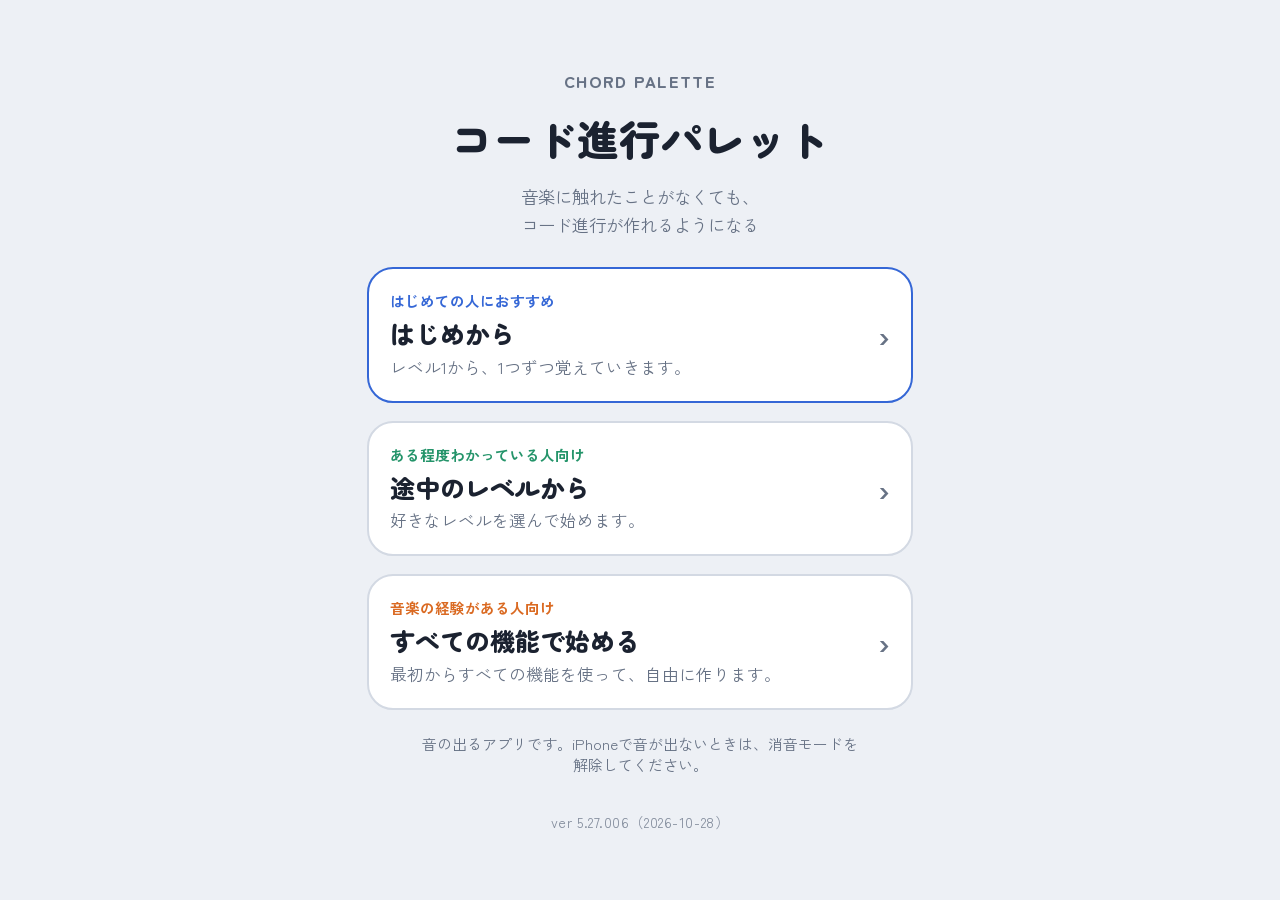
==== commit f6b2de81: "ベータ版：コードのレベル10の報酬を dim・dim7 に。レベル12はメロディ1（音階）のクリアが必要に（ver 5.27.006） Co-Authored-By: Claude Opus 5.5 " ====
--- a/index.html
+++ b/index.html
@@ -87,7 +87,7 @@
     <div class="tslevels" id="tsLevels" hidden></div>
     <button class="mpcard free" id="tsFree"><span class="mptx"><small>音楽の経験がある人向け</small><b>すべての機能で始める</b><span>最初からすべての機能を使って、自由に作ります。</span></span><i>›</i></button>
     <p class="mpnote">音の出るアプリです。iPhoneで音が出ないときは、消音モードを解除してください。</p>
-    <p class="appver">ver 5.27.005（2026-10-28）</p>
+    <p class="appver">ver 5.27.006（2026-10-28）</p>
   </div>
 </div>
 <div class="scrim" id="scrim"></div>
@@ -159,7 +159,7 @@
   <div class="sec"><h3>リセット</h3>
     <div class="chips"><button class="chip" id="resetSlots">マスを空にする</button><button class="chip" id="resetAll">設定もぜんぶ最初に戻す</button></div>
     <p class="small" style="margin:0">セーブデータとマイ演奏は消えません。</p></div>
-  <p class="appver">ver 5.27.005（2026-10-28）</p>
+  <p class="appver">ver 5.27.006（2026-10-28）</p>
 </aside>
 
 <div class="sheet" id="varSheet" role="dialog" aria-label="コードのバリエーション">
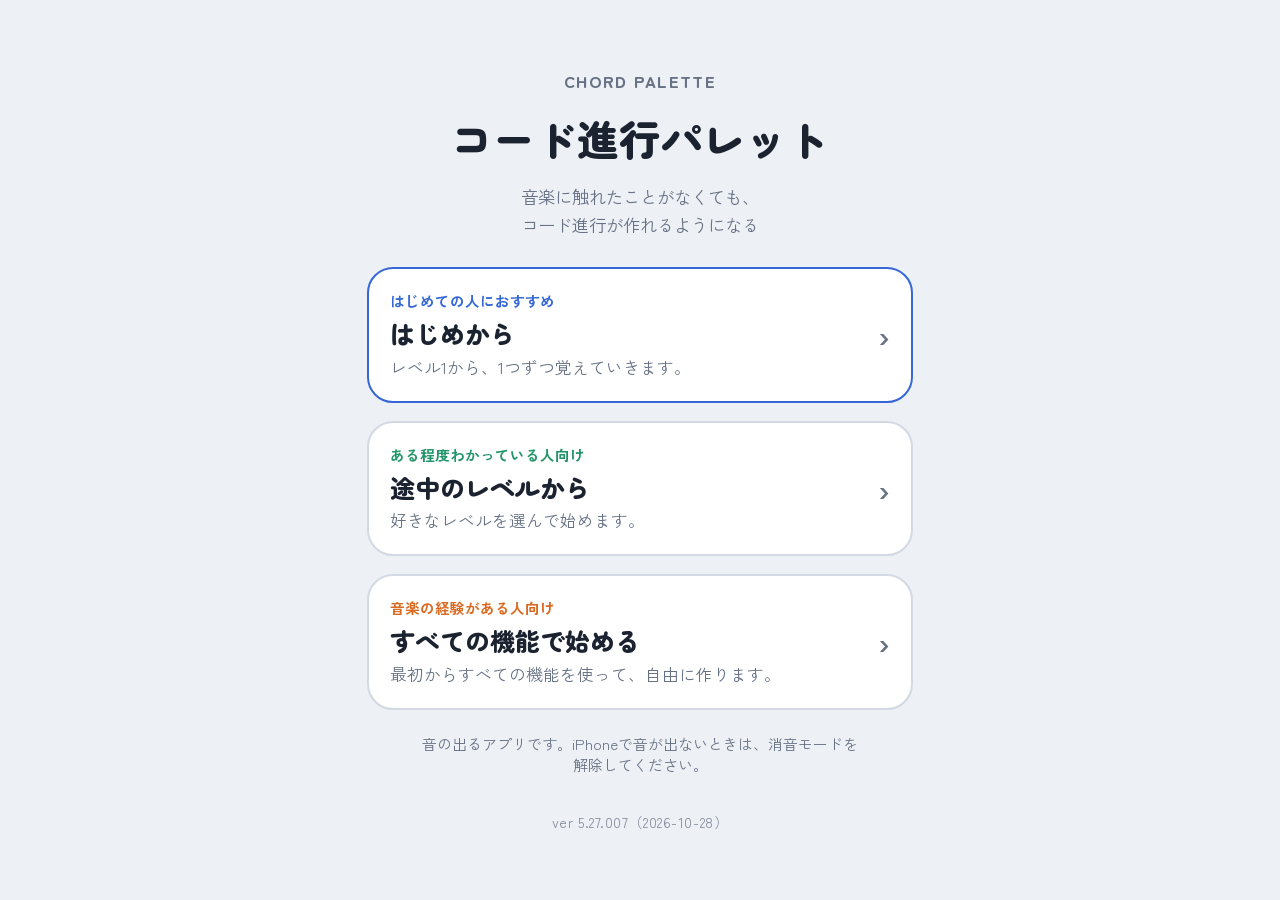
==== commit 0529cbaa: "ベータ版のメロディ・リズム以外を通常版へ：上の Key・楽器の表示をなくす（キーのレベルの案内からも外す）、すべての機能で始めたときは設定のレベル欄の案内を出さない。ベータ版だけの更新は deploy" ====
--- a/index.html
+++ b/index.html
@@ -27,7 +27,7 @@
 <link rel="preconnect" href="https://fonts.googleapis.com">
 <link rel="preconnect" href="https://fonts.gstatic.com" crossorigin>
 <link rel="stylesheet" href="https://fonts.googleapis.com/css2?family=Zen+Maru+Gothic:wght@500;700;900&family=Zen+Kaku+Gothic+New:wght@400;500;700&display=swap">
-<link rel="stylesheet" href="core/style.css?v=b0200a37">
+<link rel="stylesheet" href="core/style.css?v=1301a5a6">
 </head>
 <body>
 
@@ -87,7 +87,7 @@
     <div class="tslevels" id="tsLevels" hidden></div>
     <button class="mpcard free" id="tsFree"><span class="mptx"><small>音楽の経験がある人向け</small><b>すべての機能で始める</b><span>最初からすべての機能を使って、自由に作ります。</span></span><i>›</i></button>
     <p class="mpnote">音の出るアプリです。iPhoneで音が出ないときは、消音モードを解除してください。</p>
-    <p class="appver">ver 5.27.006（2026-10-28）</p>
+    <p class="appver">ver 5.27.007（2026-10-28）</p>
   </div>
 </div>
 <div class="scrim" id="scrim"></div>
@@ -159,7 +159,7 @@
   <div class="sec"><h3>リセット</h3>
     <div class="chips"><button class="chip" id="resetSlots">マスを空にする</button><button class="chip" id="resetAll">設定もぜんぶ最初に戻す</button></div>
     <p class="small" style="margin:0">セーブデータとマイ演奏は消えません。</p></div>
-  <p class="appver">ver 5.27.006（2026-10-28）</p>
+  <p class="appver">ver 5.27.007（2026-10-28）</p>
 </aside>
 
 <div class="sheet" id="varSheet" role="dialog" aria-label="コードのバリエーション">
@@ -215,7 +215,7 @@
 <script src="core/js/02-mypattern.js?v=146890c2"></script>
 <script src="core/js/03-ui.js?v=aeaad950"></script>
 <script src="core/js/04-audio.js?v=c921eae4"></script>
-<script src="core/js/05-tutorial.js?v=38c32b8c"></script>
+<script src="core/js/05-tutorial.js?v=4e760c0c"></script>
 <script src="core/js/06-save.js?v=3127f7e9"></script>
 <script src="core/js/07-tracks.js?v=ca8d3c38"></script>
 <script src="core/js/09-phrase.js?v=892bcec2"></script>
--- a/core/style.css
+++ b/core/style.css
@@ -683,3 +683,7 @@
 .slothead .right{flex:0 1 auto;min-width:0}
 .slothead #progName{min-width:0;overflow:hidden;text-overflow:ellipsis;white-space:nowrap}
 @media (max-width:400px){ body.pro .slothead #progName{display:none} }   /* PRO の狭い画面は進行名を出さない */
+/* 上の「Key C」「ピアノ」の表示はなくす（キーは設定メニュー、楽器は伴奏の帯から変えられる） */
+.app>.top .badges{display:none}
+/* 「すべての機能で始める」：設定のレベル欄の案内を出さない。タイトル画面へ は残す */
+.freemode .sec:has(#lvNext)>h3,.freemode #lvNext,.freemode #lvAcc{display:none!important}
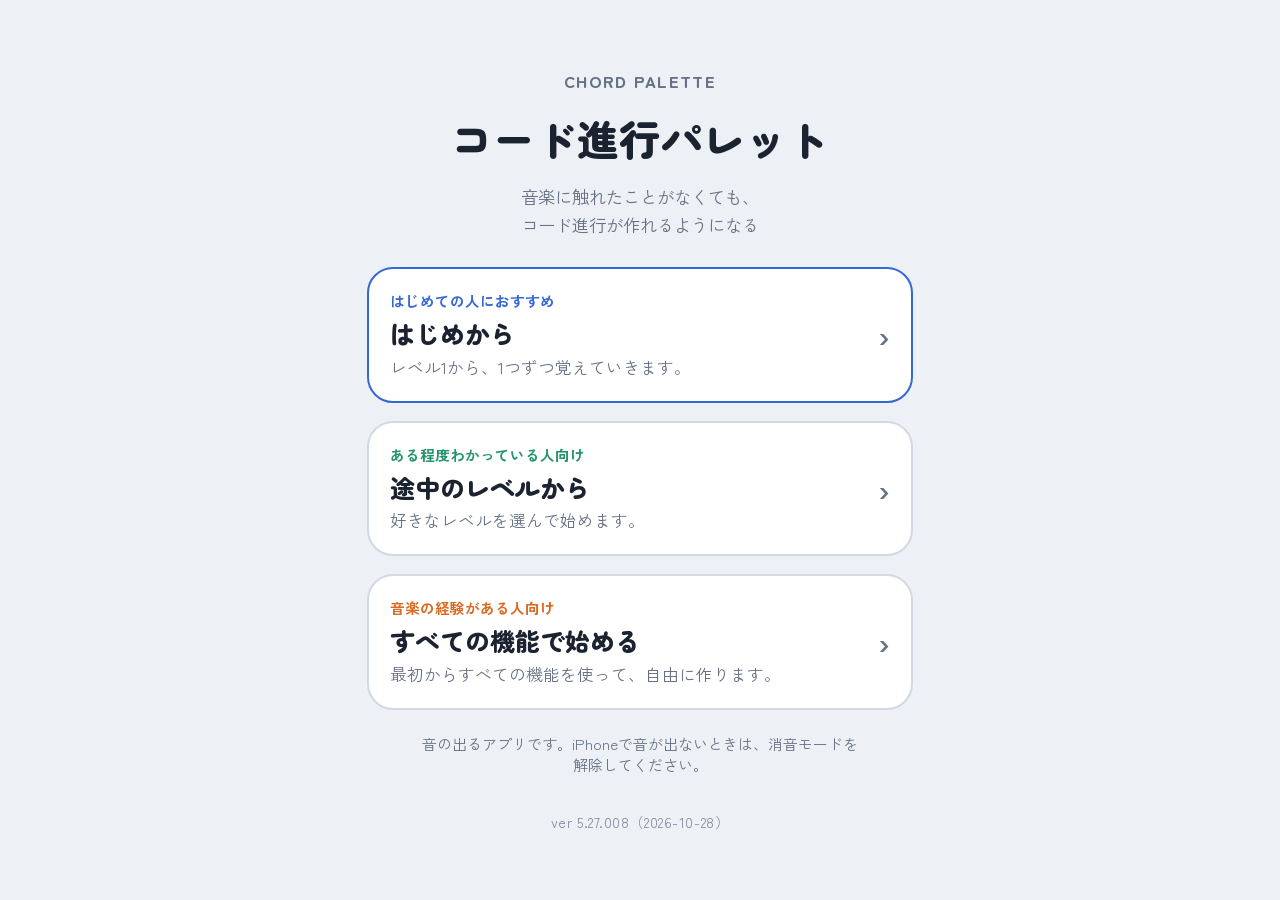
==== commit 5b0f28a1: "ピアノを元の音源に戻す（ver 5.27.008） Co-Authored-By: Claude Opus 5.5 <noreply@anthropic.com> Claude-Session: ht" ====
--- a/index.html
+++ b/index.html
@@ -87,7 +87,7 @@
     <div class="tslevels" id="tsLevels" hidden></div>
     <button class="mpcard free" id="tsFree"><span class="mptx"><small>音楽の経験がある人向け</small><b>すべての機能で始める</b><span>最初からすべての機能を使って、自由に作ります。</span></span><i>›</i></button>
     <p class="mpnote">音の出るアプリです。iPhoneで音が出ないときは、消音モードを解除してください。</p>
-    <p class="appver">ver 5.27.007（2026-10-28）</p>
+    <p class="appver">ver 5.27.008（2026-10-28）</p>
   </div>
 </div>
 <div class="scrim" id="scrim"></div>
@@ -159,7 +159,7 @@
   <div class="sec"><h3>リセット</h3>
     <div class="chips"><button class="chip" id="resetSlots">マスを空にする</button><button class="chip" id="resetAll">設定もぜんぶ最初に戻す</button></div>
     <p class="small" style="margin:0">セーブデータとマイ演奏は消えません。</p></div>
-  <p class="appver">ver 5.27.007（2026-10-28）</p>
+  <p class="appver">ver 5.27.008（2026-10-28）</p>
 </aside>
 
 <div class="sheet" id="varSheet" role="dialog" aria-label="コードのバリエーション">
@@ -214,7 +214,7 @@
 <script src="core/js/01-music.js?v=28c1b060"></script>
 <script src="core/js/02-mypattern.js?v=146890c2"></script>
 <script src="core/js/03-ui.js?v=aeaad950"></script>
-<script src="core/js/04-audio.js?v=c921eae4"></script>
+<script src="core/js/04-audio.js?v=596e3ac2"></script>
 <script src="core/js/05-tutorial.js?v=4e760c0c"></script>
 <script src="core/js/06-save.js?v=3127f7e9"></script>
 <script src="core/js/07-tracks.js?v=ca8d3c38"></script>
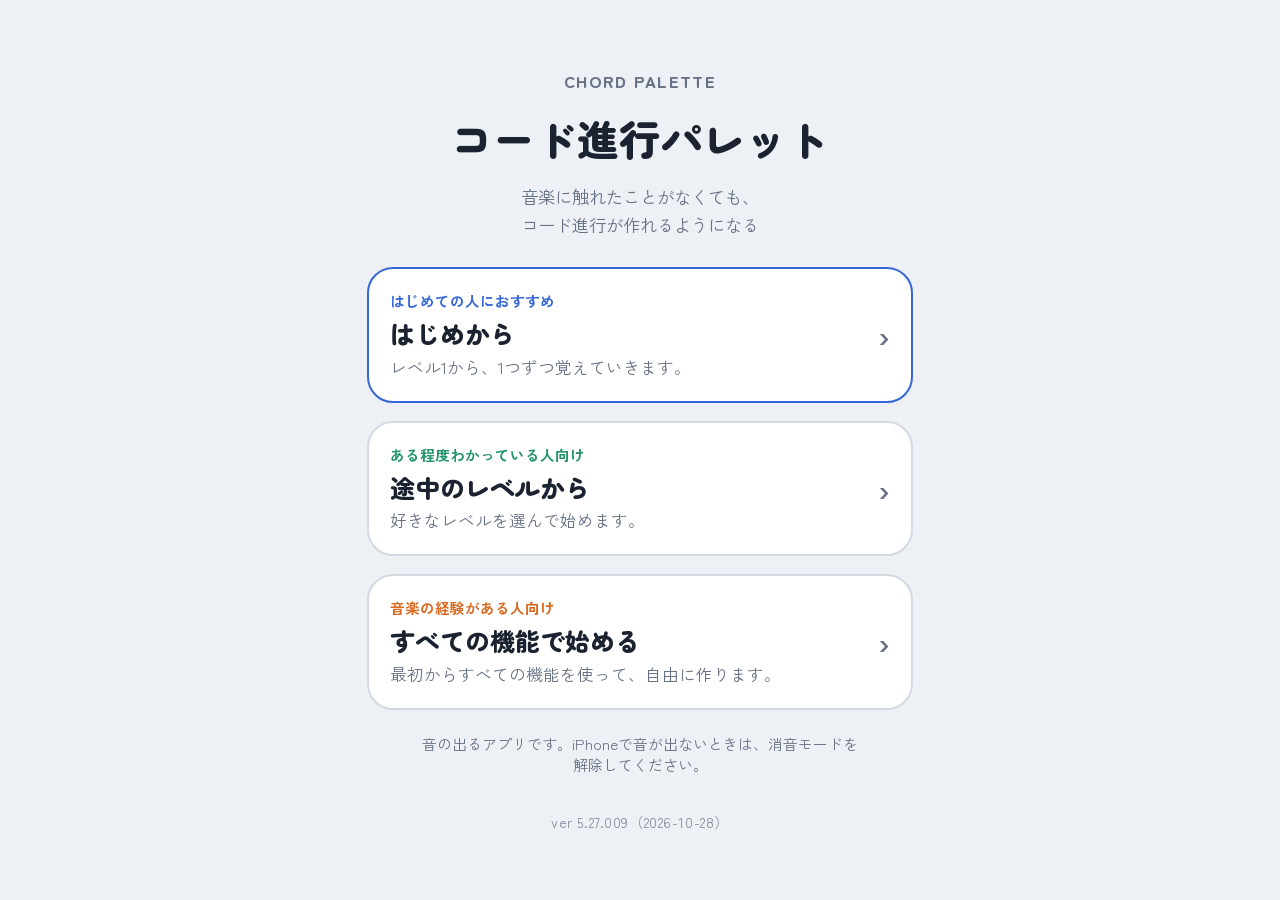
==== commit dd479aaa: "かっこを含む文節の前後・中で改行しないように（全版）。ベータ版：メロディ1の鍵盤を残したままドレミを光らせる・解説の鍵盤をピアノの音に・ドレミ→数字をアニメで（ver 5.27.009） Co-Aut" ====
--- a/index.html
+++ b/index.html
@@ -87,7 +87,7 @@
     <div class="tslevels" id="tsLevels" hidden></div>
     <button class="mpcard free" id="tsFree"><span class="mptx"><small>音楽の経験がある人向け</small><b>すべての機能で始める</b><span>最初からすべての機能を使って、自由に作ります。</span></span><i>›</i></button>
     <p class="mpnote">音の出るアプリです。iPhoneで音が出ないときは、消音モードを解除してください。</p>
-    <p class="appver">ver 5.27.008（2026-10-28）</p>
+    <p class="appver">ver 5.27.009（2026-10-28）</p>
   </div>
 </div>
 <div class="scrim" id="scrim"></div>
@@ -159,7 +159,7 @@
   <div class="sec"><h3>リセット</h3>
     <div class="chips"><button class="chip" id="resetSlots">マスを空にする</button><button class="chip" id="resetAll">設定もぜんぶ最初に戻す</button></div>
     <p class="small" style="margin:0">セーブデータとマイ演奏は消えません。</p></div>
-  <p class="appver">ver 5.27.008（2026-10-28）</p>
+  <p class="appver">ver 5.27.009（2026-10-28）</p>
 </aside>
 
 <div class="sheet" id="varSheet" role="dialog" aria-label="コードのバリエーション">
@@ -218,7 +218,7 @@
 <script src="core/js/05-tutorial.js?v=4e760c0c"></script>
 <script src="core/js/06-save.js?v=3127f7e9"></script>
 <script src="core/js/07-tracks.js?v=ca8d3c38"></script>
-<script src="core/js/09-phrase.js?v=892bcec2"></script>
+<script src="core/js/09-phrase.js?v=47f99bd0"></script>
 <script src="core/js/10-pated.js?v=c9de733f"></script>
 <script src="core/js/12-songs.js?v=92349446"></script>
 </body>
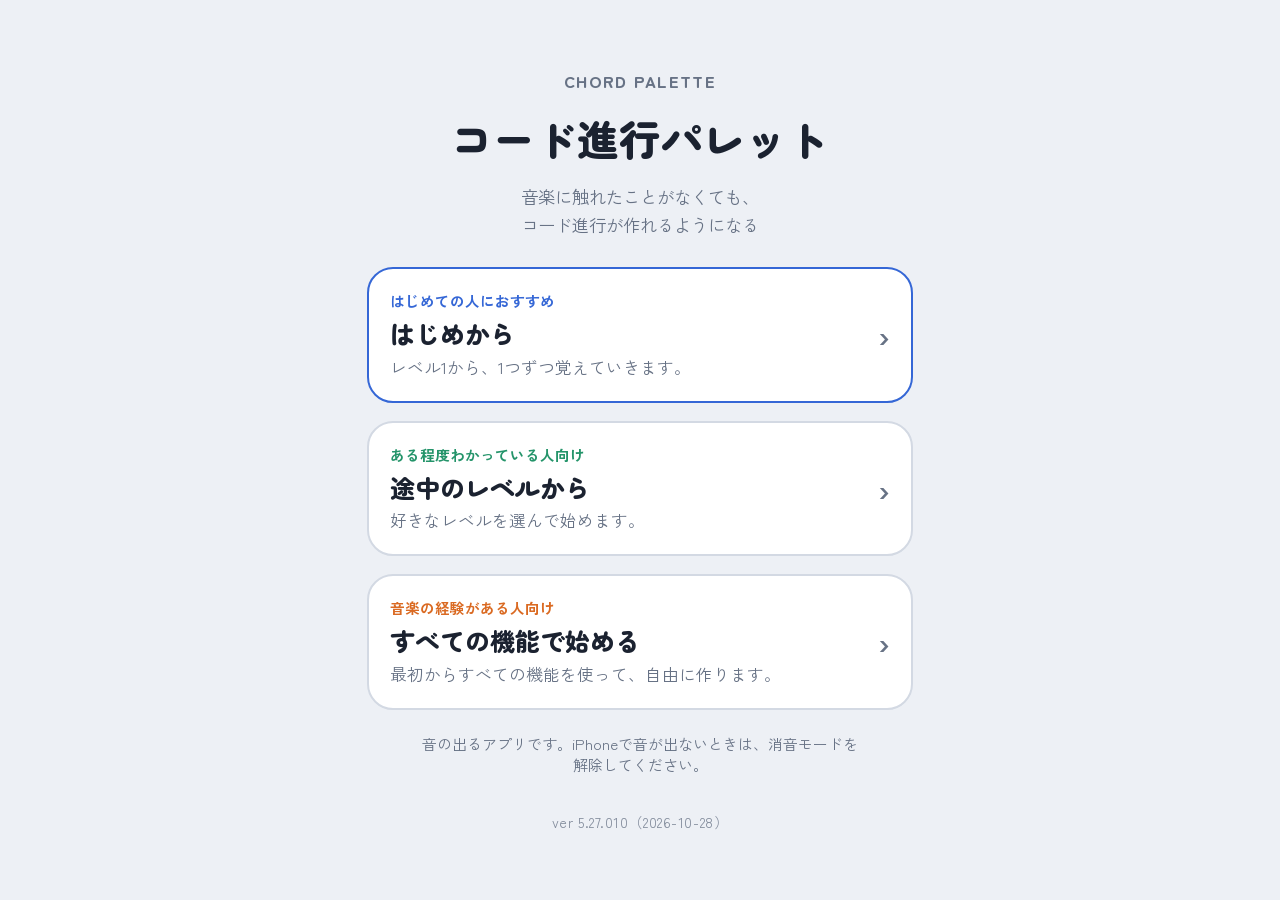
==== commit 963878e2: "チュートリアルのお手本で、1小節に2つ入れたコードも分けていないコードと同じ高さに。どのコードも1つずつ弾むように出す（ver 5.27.010） Co-Authored-By: Claude Opu" ====
--- a/index.html
+++ b/index.html
@@ -27,7 +27,7 @@
 <link rel="preconnect" href="https://fonts.googleapis.com">
 <link rel="preconnect" href="https://fonts.gstatic.com" crossorigin>
 <link rel="stylesheet" href="https://fonts.googleapis.com/css2?family=Zen+Maru+Gothic:wght@500;700;900&family=Zen+Kaku+Gothic+New:wght@400;500;700&display=swap">
-<link rel="stylesheet" href="core/style.css?v=1301a5a6">
+<link rel="stylesheet" href="core/style.css?v=46c48631">
 </head>
 <body>
 
@@ -87,7 +87,7 @@
     <div class="tslevels" id="tsLevels" hidden></div>
     <button class="mpcard free" id="tsFree"><span class="mptx"><small>音楽の経験がある人向け</small><b>すべての機能で始める</b><span>最初からすべての機能を使って、自由に作ります。</span></span><i>›</i></button>
     <p class="mpnote">音の出るアプリです。iPhoneで音が出ないときは、消音モードを解除してください。</p>
-    <p class="appver">ver 5.27.009（2026-10-28）</p>
+    <p class="appver">ver 5.27.010（2026-10-28）</p>
   </div>
 </div>
 <div class="scrim" id="scrim"></div>
@@ -159,7 +159,7 @@
   <div class="sec"><h3>リセット</h3>
     <div class="chips"><button class="chip" id="resetSlots">マスを空にする</button><button class="chip" id="resetAll">設定もぜんぶ最初に戻す</button></div>
     <p class="small" style="margin:0">セーブデータとマイ演奏は消えません。</p></div>
-  <p class="appver">ver 5.27.009（2026-10-28）</p>
+  <p class="appver">ver 5.27.010（2026-10-28）</p>
 </aside>
 
 <div class="sheet" id="varSheet" role="dialog" aria-label="コードのバリエーション">
@@ -215,7 +215,7 @@
 <script src="core/js/02-mypattern.js?v=146890c2"></script>
 <script src="core/js/03-ui.js?v=aeaad950"></script>
 <script src="core/js/04-audio.js?v=596e3ac2"></script>
-<script src="core/js/05-tutorial.js?v=4e760c0c"></script>
+<script src="core/js/05-tutorial.js?v=6c946aed"></script>
 <script src="core/js/06-save.js?v=3127f7e9"></script>
 <script src="core/js/07-tracks.js?v=ca8d3c38"></script>
 <script src="core/js/09-phrase.js?v=47f99bd0"></script>
--- a/core/style.css
+++ b/core/style.css
@@ -554,6 +554,7 @@
 .halfbox.ins>.tc.new{animation:wedge .8s cubic-bezier(.2,.8,.2,1) both;animation-delay:var(--wd)}
 @keyframes wedge{0%{flex-grow:0;max-width:0;opacity:0;transform:translateY(-16px) scale(.7);border-width:0}60%{opacity:1}100%{flex-grow:1;max-width:100%;opacity:1;transform:none}}
 .halfbox .tc{min-width:0;padding:8px 0}
+.exrow>.halfbox{align-self:stretch}   /* 分けたマスも、分けていないコードと同じ高さに */
 .halfbox .tc b{font-size:clamp(.75rem,3.6vw,1.1rem);white-space:nowrap}
 .lvtitle .unl{margin-top:6px;font-size:.78rem;color:var(--muted)}
 .opsl{display:flex;flex-direction:column;gap:8px;width:100%;text-align:left}
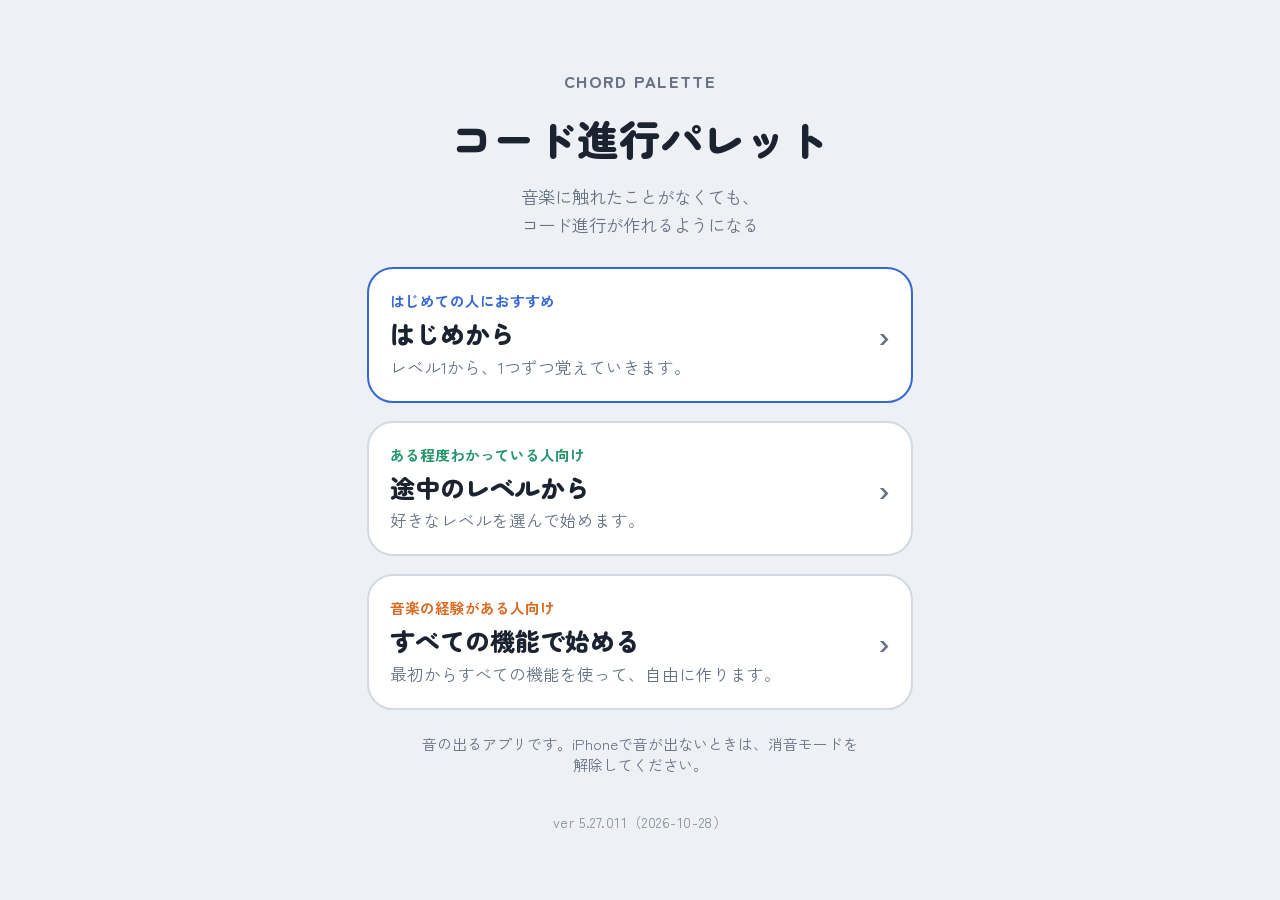
==== commit aaf5e49d: "ベータ版：レベル9〜11まで進んだ人がタイトル画面から進めなかったのを直す（ver 5.27.011） Co-Authored-By: Claude Opus 5.5 <noreply@anthrop" ====
--- a/index.html
+++ b/index.html
@@ -87,7 +87,7 @@
     <div class="tslevels" id="tsLevels" hidden></div>
     <button class="mpcard free" id="tsFree"><span class="mptx"><small>音楽の経験がある人向け</small><b>すべての機能で始める</b><span>最初からすべての機能を使って、自由に作ります。</span></span><i>›</i></button>
     <p class="mpnote">音の出るアプリです。iPhoneで音が出ないときは、消音モードを解除してください。</p>
-    <p class="appver">ver 5.27.010（2026-10-28）</p>
+    <p class="appver">ver 5.27.011（2026-10-28）</p>
   </div>
 </div>
 <div class="scrim" id="scrim"></div>
@@ -159,7 +159,7 @@
   <div class="sec"><h3>リセット</h3>
     <div class="chips"><button class="chip" id="resetSlots">マスを空にする</button><button class="chip" id="resetAll">設定もぜんぶ最初に戻す</button></div>
     <p class="small" style="margin:0">セーブデータとマイ演奏は消えません。</p></div>
-  <p class="appver">ver 5.27.010（2026-10-28）</p>
+  <p class="appver">ver 5.27.011（2026-10-28）</p>
 </aside>
 
 <div class="sheet" id="varSheet" role="dialog" aria-label="コードのバリエーション">
@@ -213,10 +213,10 @@
 
 <script src="core/js/01-music.js?v=28c1b060"></script>
 <script src="core/js/02-mypattern.js?v=146890c2"></script>
-<script src="core/js/03-ui.js?v=aeaad950"></script>
+<script src="core/js/03-ui.js?v=1d8018e2"></script>
 <script src="core/js/04-audio.js?v=596e3ac2"></script>
-<script src="core/js/05-tutorial.js?v=6c946aed"></script>
-<script src="core/js/06-save.js?v=3127f7e9"></script>
+<script src="core/js/05-tutorial.js?v=f438da7d"></script>
+<script src="core/js/06-save.js?v=2892d098"></script>
 <script src="core/js/07-tracks.js?v=ca8d3c38"></script>
 <script src="core/js/09-phrase.js?v=47f99bd0"></script>
 <script src="core/js/10-pated.js?v=c9de733f"></script>
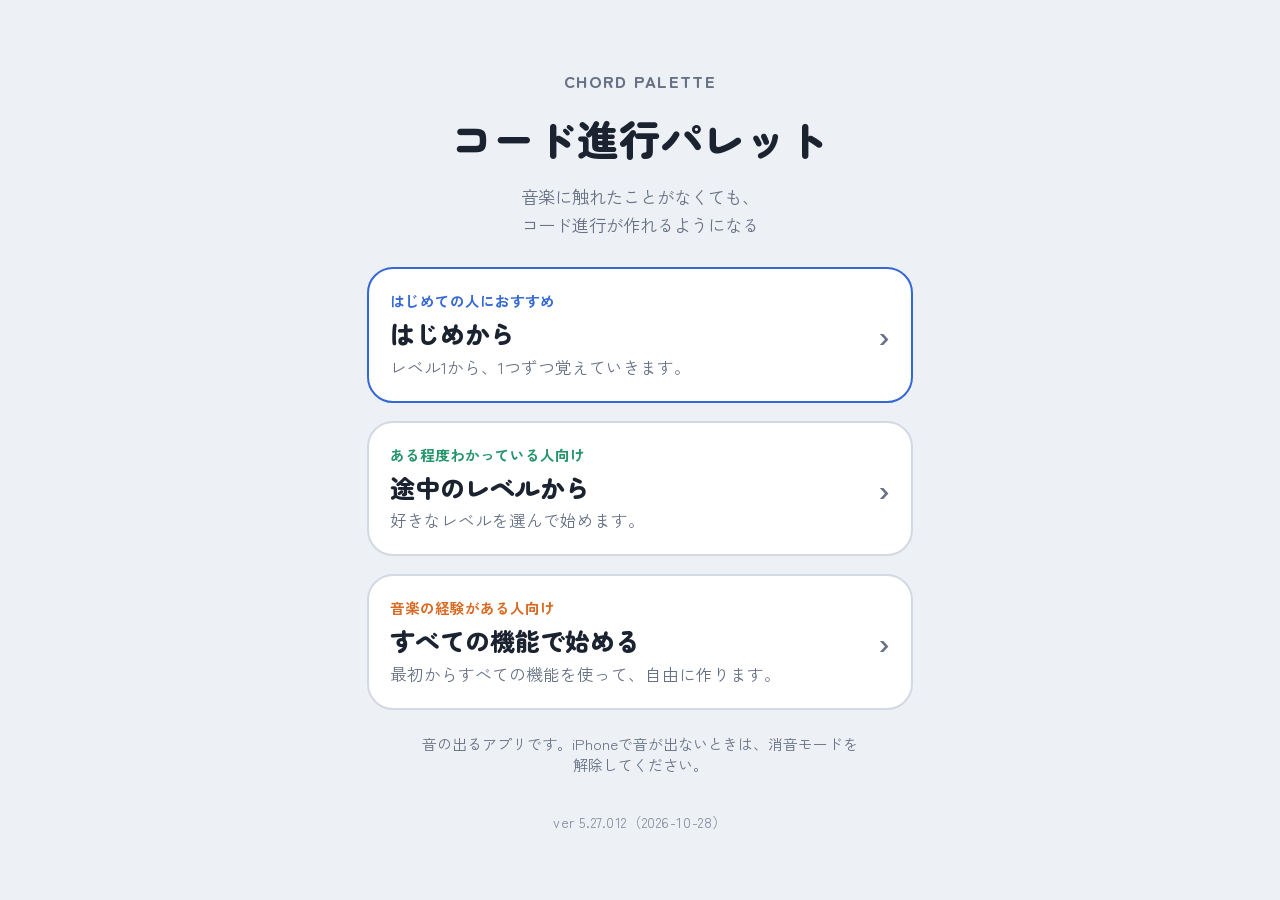
==== commit 18ed9b39: "チュートリアルのお手本で、1小節に2つのコードは鳴っている方だけ光るように。ベータ版：ビギナーのコードを変える画面を、ルート・種類・数字・ベースを別々に選ぶ形に（数字6・ベース7・明るい暗い8・ルート" ====
--- a/index.html
+++ b/index.html
@@ -87,7 +87,7 @@
     <div class="tslevels" id="tsLevels" hidden></div>
     <button class="mpcard free" id="tsFree"><span class="mptx"><small>音楽の経験がある人向け</small><b>すべての機能で始める</b><span>最初からすべての機能を使って、自由に作ります。</span></span><i>›</i></button>
     <p class="mpnote">音の出るアプリです。iPhoneで音が出ないときは、消音モードを解除してください。</p>
-    <p class="appver">ver 5.27.011（2026-10-28）</p>
+    <p class="appver">ver 5.27.012（2026-10-28）</p>
   </div>
 </div>
 <div class="scrim" id="scrim"></div>
@@ -159,7 +159,7 @@
   <div class="sec"><h3>リセット</h3>
     <div class="chips"><button class="chip" id="resetSlots">マスを空にする</button><button class="chip" id="resetAll">設定もぜんぶ最初に戻す</button></div>
     <p class="small" style="margin:0">セーブデータとマイ演奏は消えません。</p></div>
-  <p class="appver">ver 5.27.011（2026-10-28）</p>
+  <p class="appver">ver 5.27.012（2026-10-28）</p>
 </aside>
 
 <div class="sheet" id="varSheet" role="dialog" aria-label="コードのバリエーション">
@@ -215,7 +215,7 @@
 <script src="core/js/02-mypattern.js?v=146890c2"></script>
 <script src="core/js/03-ui.js?v=1d8018e2"></script>
 <script src="core/js/04-audio.js?v=596e3ac2"></script>
-<script src="core/js/05-tutorial.js?v=f438da7d"></script>
+<script src="core/js/05-tutorial.js?v=c2c379a9"></script>
 <script src="core/js/06-save.js?v=2892d098"></script>
 <script src="core/js/07-tracks.js?v=ca8d3c38"></script>
 <script src="core/js/09-phrase.js?v=47f99bd0"></script>
